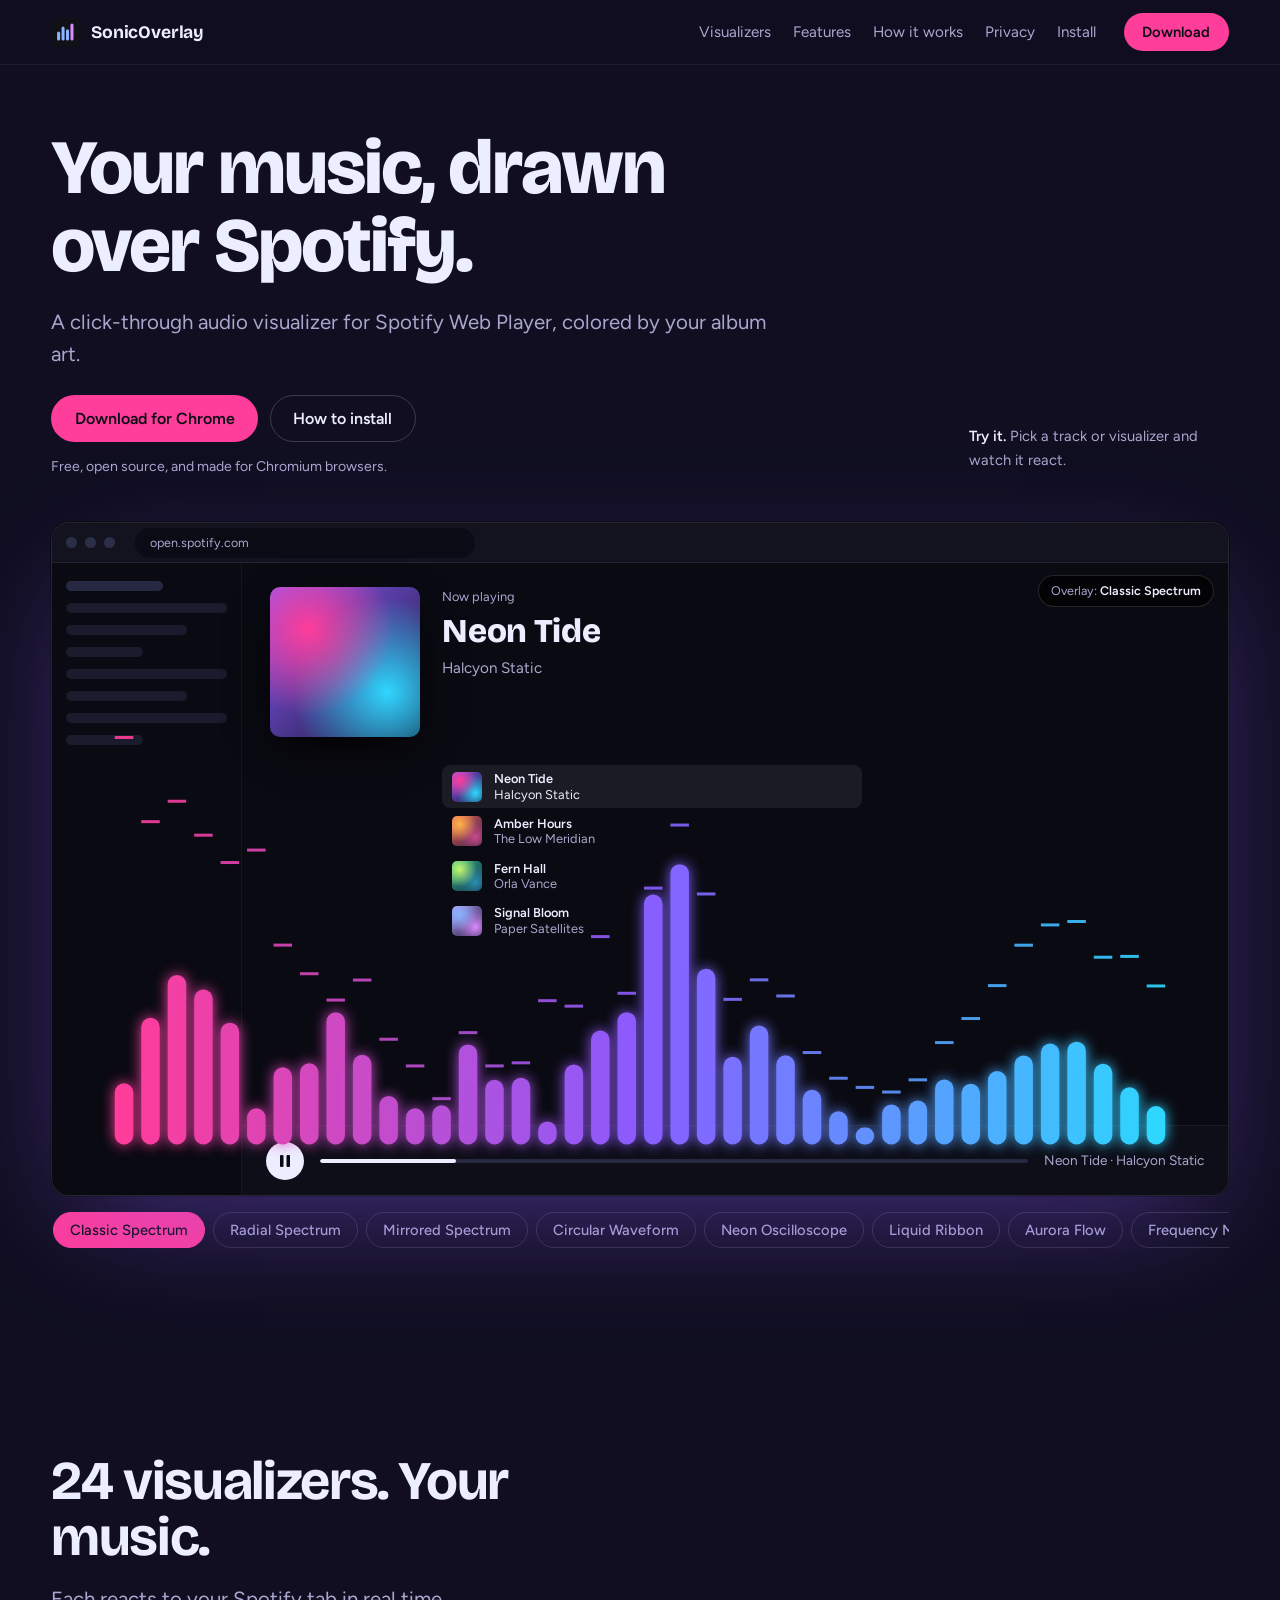
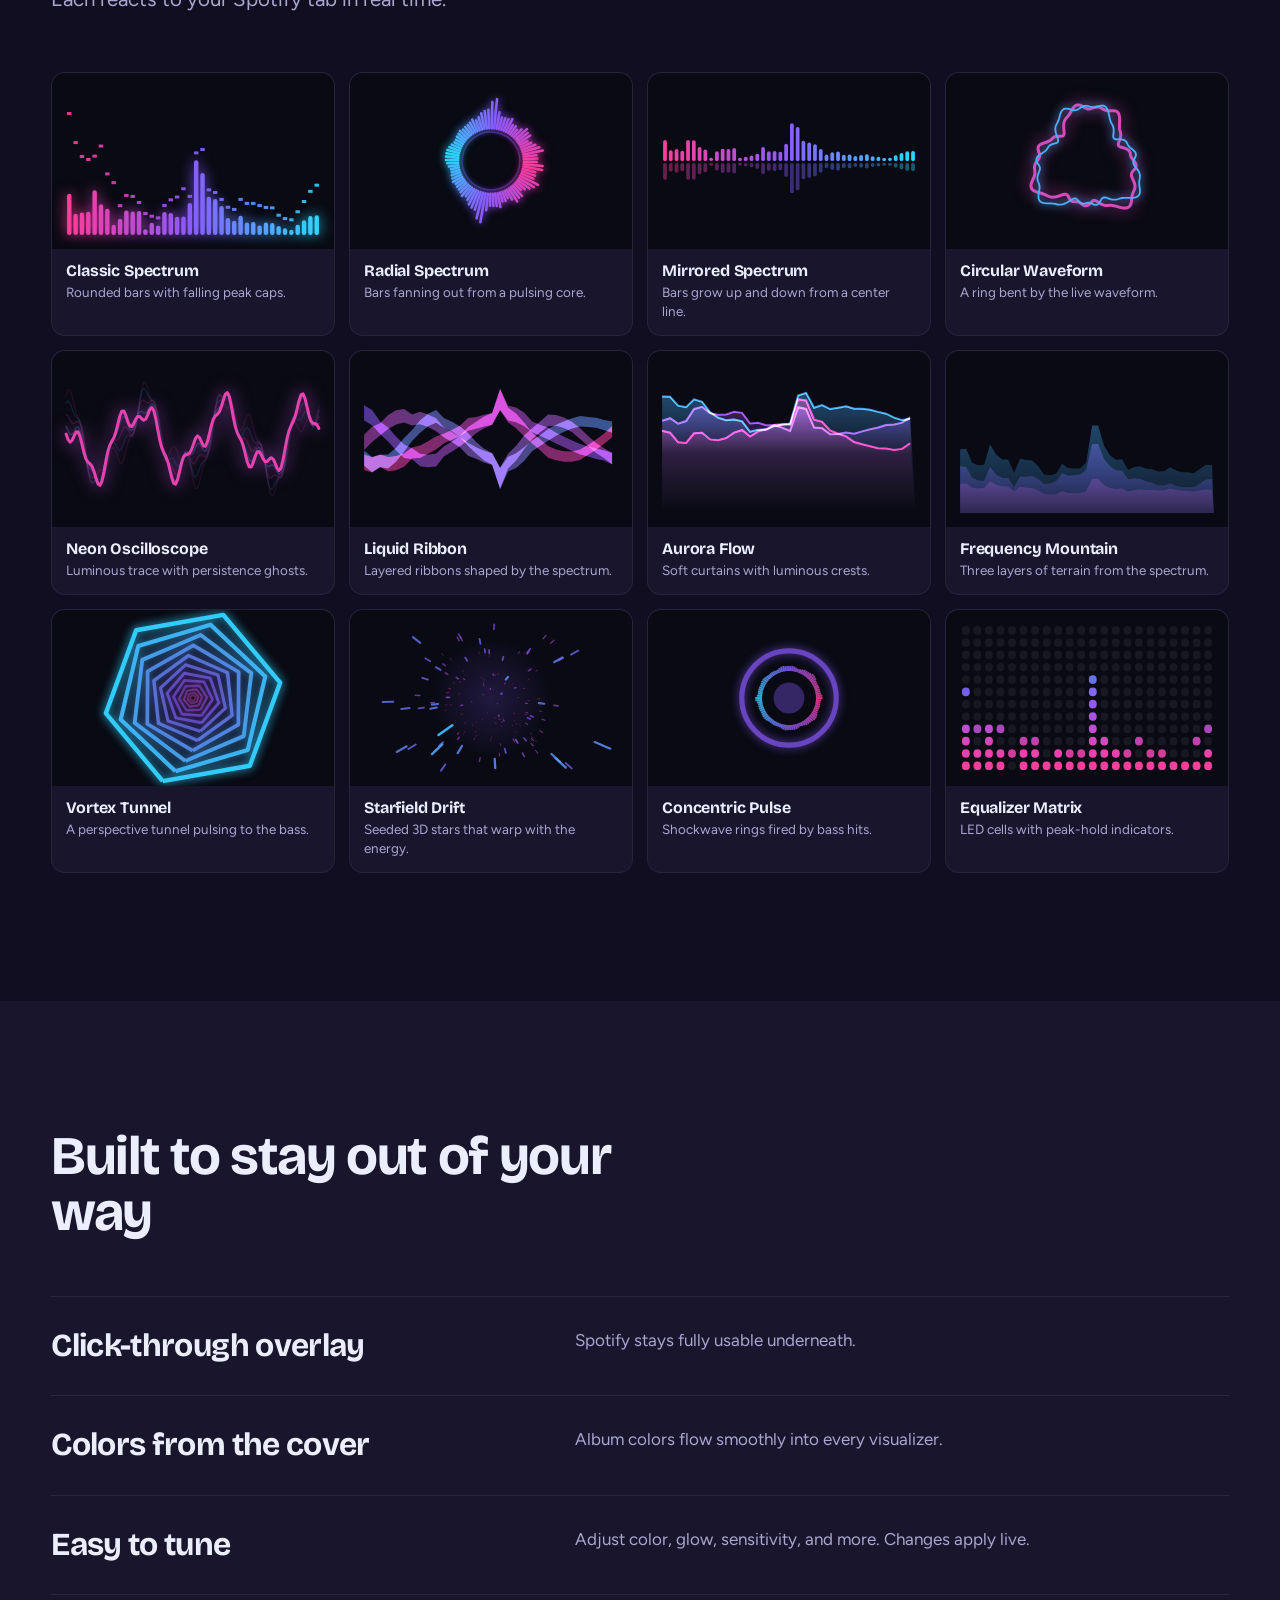
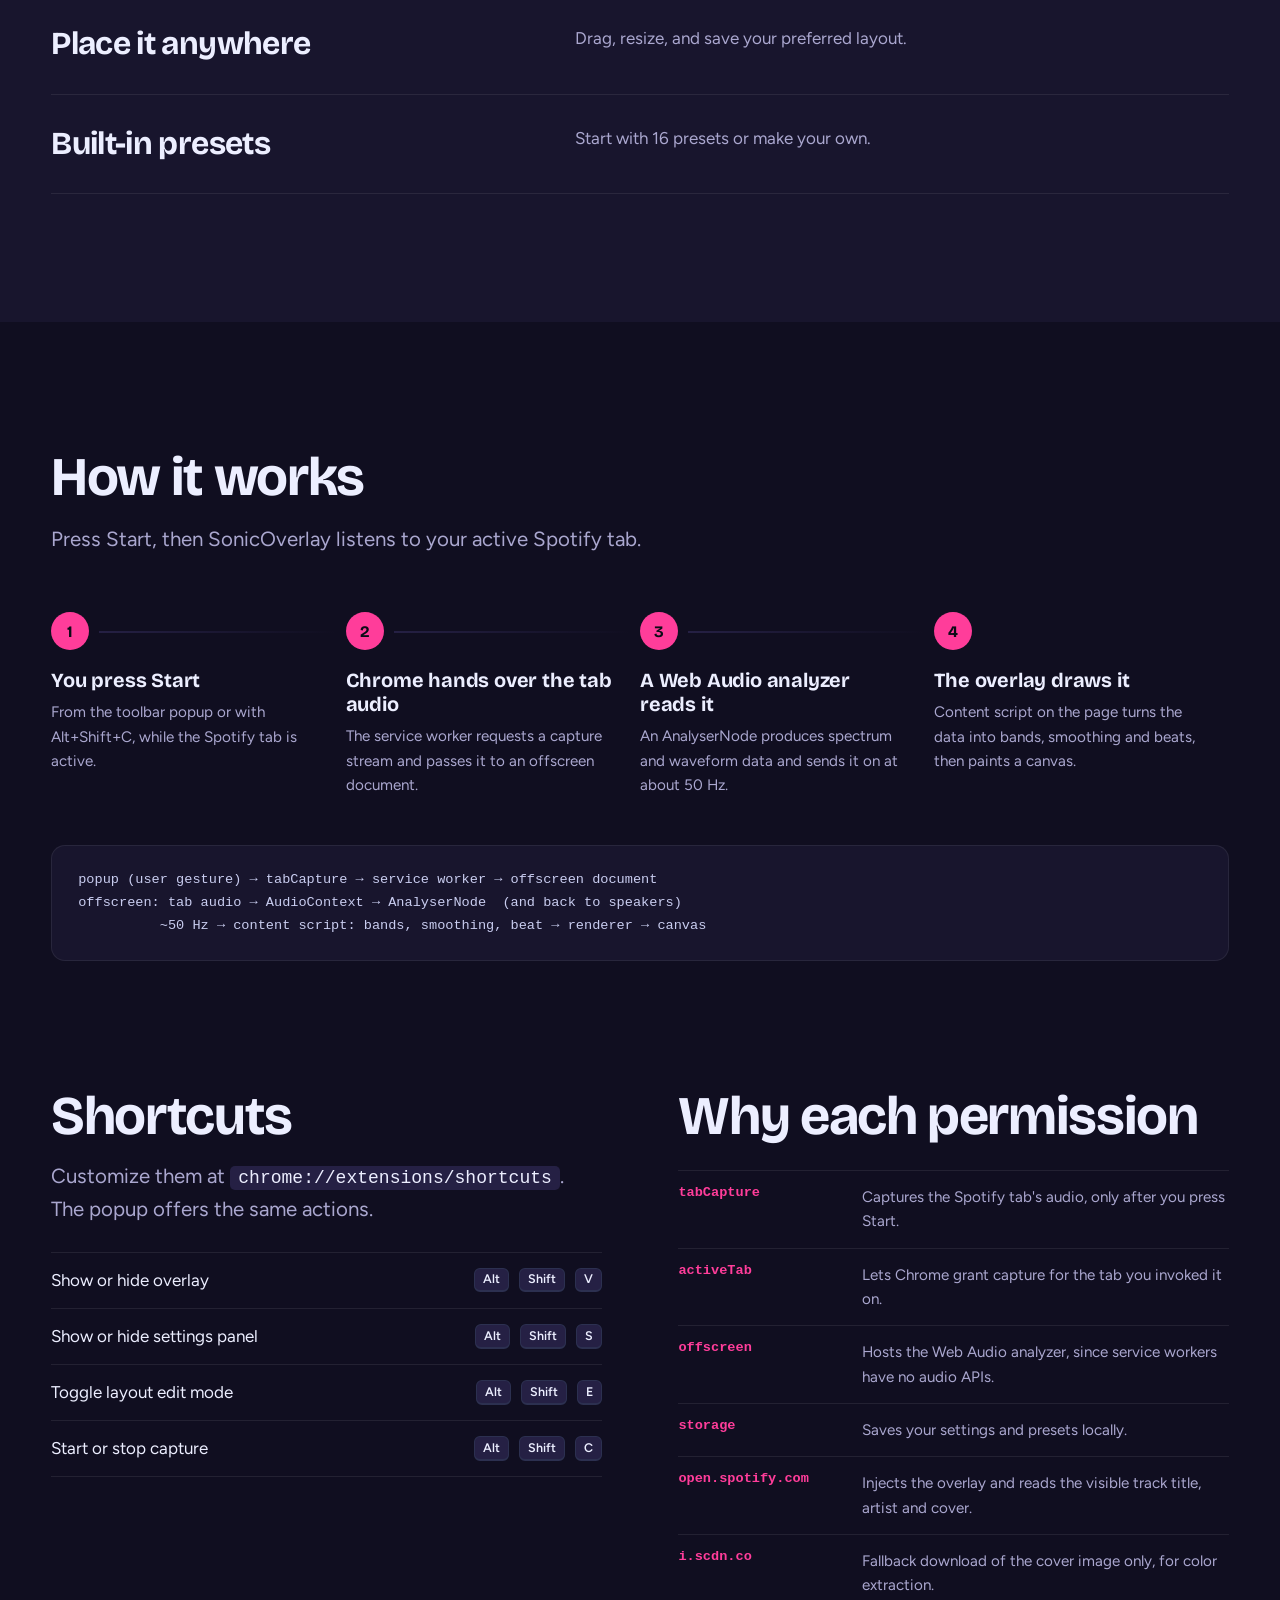
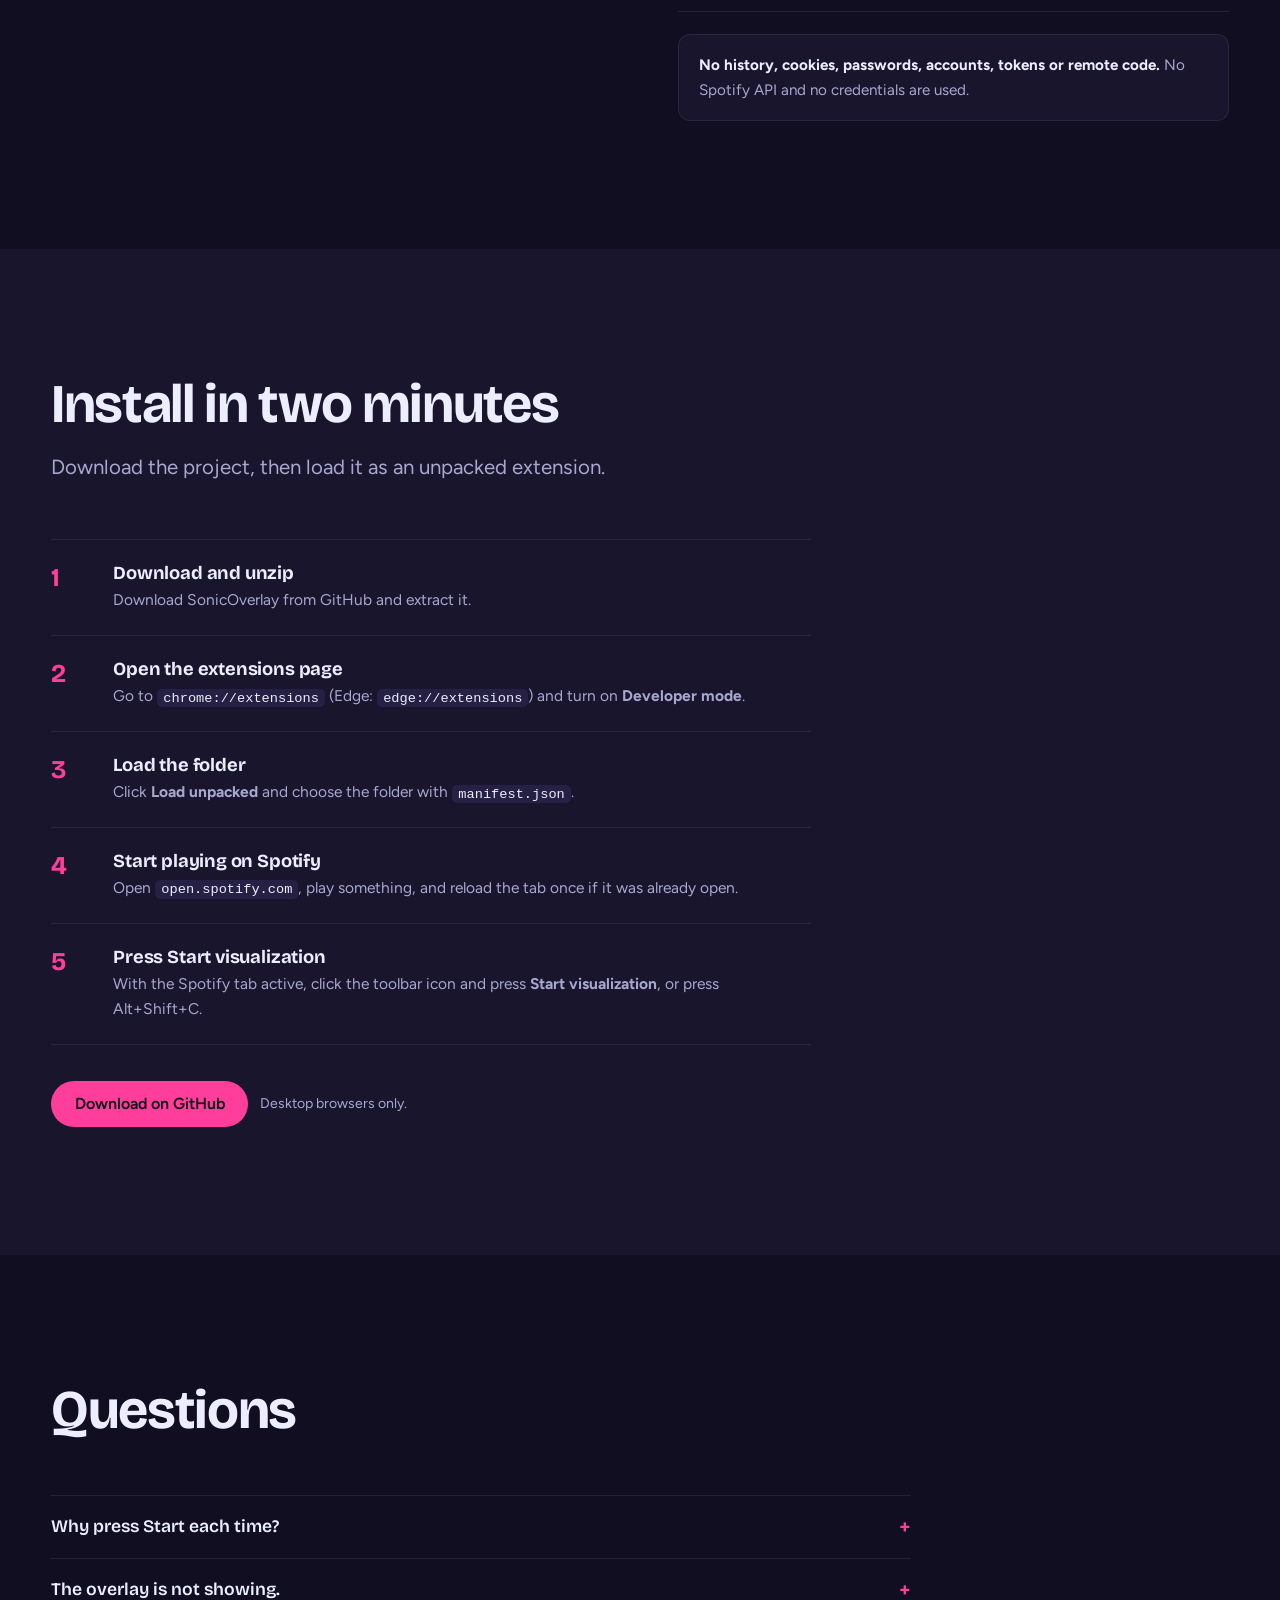
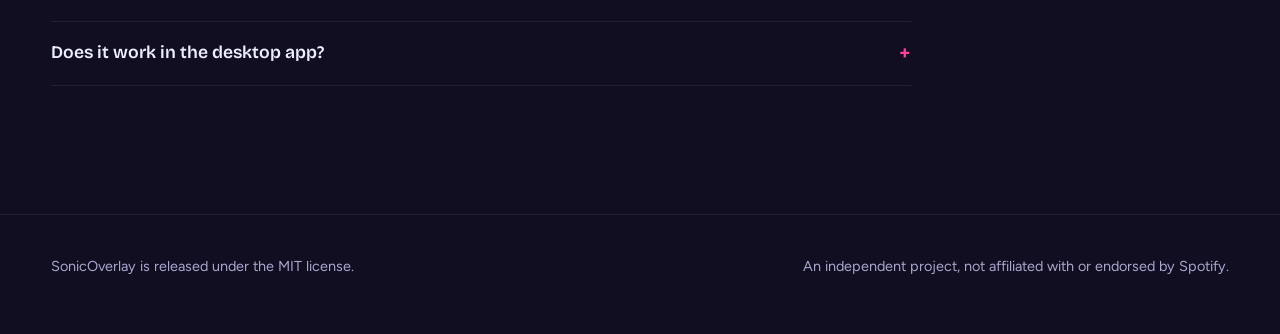
==== index.html @ 92afbcb9 "Add files via upload" ====
<!doctype html>
<html lang="en">
<head>
<meta charset="utf-8">
<meta name="viewport" content="width=device-width, initial-scale=1">
<title>SonicOverlay: audio visualizer overlay for Spotify Web Player</title>
<meta name="description" content="SonicOverlay is a free Chrome extension that draws real-time, click-through audio visualizations over the Spotify Web Player, colored by the album art.">
<meta name="theme-color" content="#100e20">
<meta property="og:title" content="SonicOverlay">
<meta property="og:description" content="24 real-time visualizers drawn over Spotify Web Player. Transparent, click-through, tinted by the album art.">
<link rel="icon" href="data:image/svg+xml,%3Csvg xmlns='http://www.w3.org/2000/svg' viewBox='0 0 128 128'%3E%3Crect width='128' height='128' rx='28' fill='%23101116'/%3E%3Cg fill='%238ab4ff'%3E%3Crect x='26' y='62' width='13' height='38' rx='6.5'/%3E%3Crect x='45' y='40' width='13' height='60' rx='6.5'/%3E%3Crect x='64' y='52' width='13' height='48' rx='6.5'/%3E%3Crect x='83' y='28' width='13' height='72' rx='6.5' fill='%23d98aff'/%3E%3C/g%3E%3C/svg%3E">
<link rel="preconnect" href="https://fonts.googleapis.com">
<link rel="preconnect" href="https://fonts.gstatic.com" crossorigin>
<link href="https://fonts.googleapis.com/css2?family=Bricolage+Grotesque:opsz,wght@12..96,500;12..96,700;12..96,800&family=Figtree:wght@400;500;600&display=swap" rel="stylesheet">
<style>
:root{
  --ink:#100e20;       /* page */
  --ink-2:#18152d;     /* raised surface */
  --ink-3:#252044;     /* lines, controls */
  --text:#eceeff;
  --muted:#aaa7cf;
  --a1:#92baff; --a2:#ad91ff; --a3:#d29aff;   /* follow the selected album */
  --on-accent:#0b0c16;
  --display:'Bricolage Grotesque',system-ui,sans-serif;
  --body:'Figtree',system-ui,sans-serif;
  --gutter:clamp(18px,4vw,56px);
  --max:1240px;
}
*{box-sizing:border-box}
html{scroll-behavior:smooth;-webkit-text-size-adjust:100%}
body{margin:0;background:var(--ink);color:var(--text);font:400 17px/1.6 var(--body);-webkit-font-smoothing:antialiased}
img,canvas,svg{display:block;max-width:100%}
a{color:inherit}
:focus-visible{outline:2px solid var(--a1);outline-offset:3px;border-radius:6px}
.wrap{width:min(var(--max),100% - var(--gutter)*2);margin-inline:auto}
h1,h2,h3{font-family:var(--display);margin:0;line-height:1.02;letter-spacing:-.025em}
h1{font-size:clamp(2.6rem,6vw,5rem);font-weight:800;max-width:14ch}
h2{font-size:clamp(2rem,4.4vw,3.4rem);font-weight:700;max-width:18ch}
h3{font-size:1.25rem;font-weight:700;letter-spacing:-.01em;line-height:1.2}
p{margin:0}
.lede{font-size:clamp(1.05rem,1.6vw,1.3rem);color:var(--muted);max-width:56ch}
.kbd,kbd{font:600 .78rem/1 var(--body);background:var(--ink-3);border:1px solid #2c3050;border-bottom-width:2px;border-radius:6px;padding:.28rem .5rem;color:var(--text)}

/* nav */
.nav{position:sticky;top:0;z-index:20;background:color-mix(in srgb,var(--ink) 82%,transparent);backdrop-filter:blur(14px);-webkit-backdrop-filter:blur(14px);border-bottom:1px solid #ffffff10}
.nav .wrap{display:flex;align-items:center;gap:28px;height:64px}
.brand{display:flex;align-items:center;gap:10px;font:700 1.1rem var(--display);text-decoration:none;letter-spacing:-.01em}
.brand svg{width:30px;height:30px}
.nav nav{display:flex;gap:22px;margin-left:auto;font-size:.95rem}
.nav nav a{text-decoration:none;color:var(--muted);transition:color .15s}
.nav nav a:hover{color:var(--text)}
.btn{display:inline-flex;align-items:center;gap:10px;font:600 1rem var(--body);text-decoration:none;border-radius:999px;padding:.8rem 1.4rem;border:1px solid transparent;cursor:pointer;transition:transform .15s,background .3s,border-color .15s}
.btn-primary{background:var(--a1);color:var(--on-accent)}
.btn-primary:hover{transform:translateY(-2px)}
.btn-ghost{border-color:#ffffff30;color:var(--text);background:transparent}
.btn-ghost:hover{border-color:#ffffff80}
.nav .btn{padding:.55rem 1.1rem;font-size:.92rem}

/* hero */
.hero{padding:clamp(32px,5vw,64px) 0 clamp(36px,6vw,72px)}
.hero-top{display:grid;grid-template-columns:1fr auto;gap:40px;align-items:end}
.hero-top .lede{margin-top:20px}
.cta{display:flex;flex-wrap:wrap;gap:12px;margin-top:24px;align-items:center}
.fine{font-size:.88rem;color:var(--muted)}
.hero-aside{max-width:260px;font-size:.92rem;color:var(--muted);padding-bottom:6px}
.hero-aside b{color:var(--text);font-weight:600}

/* demo window */
.stage{margin-top:clamp(28px,4vw,44px)}
.win{position:relative;border-radius:18px;overflow:hidden;background:#0a0a12;border:1px solid #ffffff1c;box-shadow:0 40px 120px -30px color-mix(in srgb,var(--a2) 45%,transparent),0 0 0 1px #00000080;transition:box-shadow .6s}
.win-bar{display:flex;align-items:center;gap:8px;height:40px;padding:0 14px;background:#12131f;border-bottom:1px solid #ffffff12}
.win-bar i{width:11px;height:11px;border-radius:50%;background:#2b2e47}
.url{margin-left:12px;flex:1;max-width:340px;font-size:.78rem;color:var(--muted);background:#0a0b14;border-radius:999px;padding:.3rem .9rem}
.win-body{position:relative;display:grid;grid-template-columns:190px 1fr;grid-template-rows:1fr 70px;aspect-ratio:16/8.6;min-height:420px;background:#0a0a12}
.side{grid-row:1/3;padding:18px 14px;border-right:1px solid #ffffff0d;display:flex;flex-direction:column;gap:12px}
.side span{height:10px;border-radius:5px;background:#1a1c2e}
.side span:nth-child(1){width:60%;background:#262941}
.side span:nth-child(3n){width:75%}
.side span:nth-child(4n){width:48%}
.main{padding:24px 28px;display:grid;grid-template-columns:auto 1fr;gap:22px;align-content:start;min-width:0}
.cover{width:clamp(96px,13vw,150px);aspect-ratio:1;border-radius:10px;box-shadow:0 16px 40px -10px #000;transition:background .6s}
.now small{display:block;color:var(--muted);font-size:.8rem;margin-bottom:4px}
.now h3{font-size:clamp(1.3rem,2.6vw,2.2rem);font-weight:800}
.now p{color:var(--muted);margin-top:4px;font-size:.95rem}
.queue{grid-column:2;margin-top:6px;display:flex;flex-direction:column;gap:2px;max-width:420px}
.track{all:unset;box-sizing:border-box;display:flex;align-items:center;gap:12px;padding:6px 10px;border-radius:8px;cursor:pointer;color:var(--muted);font-size:.9rem}
.track:hover{background:#ffffff0a}
.track:focus-visible{outline:2px solid var(--a1)}
.track[aria-pressed=true]{background:#ffffff12;color:var(--text)}
.track .th{width:30px;height:30px;border-radius:5px;flex:none}
.track b{font-weight:600;color:var(--text);display:block;line-height:1.2}
.track span{font-size:.8rem;line-height:1.2}
.playbar{grid-column:2;display:flex;align-items:center;gap:16px;padding:0 24px;border-top:1px solid #ffffff0d;background:#0d0e18}
.pp{all:unset;box-sizing:border-box;width:38px;height:38px;border-radius:50%;background:var(--text);color:#0a0a12;display:grid;place-items:center;cursor:pointer;flex:none}
.pp:focus-visible{outline:2px solid var(--a1);outline-offset:3px}
.pp svg{width:16px;height:16px}
.bar{flex:1;height:4px;border-radius:2px;background:#262941;position:relative;overflow:hidden}
.bar i{position:absolute;inset:0 auto 0 0;width:0;background:var(--text);border-radius:2px}
.pb-title{font-size:.85rem;color:var(--muted);min-width:0;white-space:nowrap;overflow:hidden;text-overflow:ellipsis;max-width:34%}
#heroCanvas{position:absolute;inset:40px 0 0 0;width:100%;height:calc(100% - 40px);pointer-events:none}
.overlay-tag{position:absolute;right:14px;top:52px;font-size:.78rem;background:#000000a0;border:1px solid #ffffff22;border-radius:999px;padding:.3rem .75rem;color:var(--muted);pointer-events:none}
.overlay-tag b{color:var(--text);font-weight:600}

.picker{display:flex;gap:8px;overflow-x:auto;padding:16px 2px 6px;scrollbar-width:thin;scrollbar-color:var(--ink-3) transparent}
.chip{all:unset;box-sizing:border-box;flex:none;cursor:pointer;font:500 .92rem var(--body);padding:.5rem 1rem;border-radius:999px;border:1px solid #ffffff22;color:var(--muted);transition:background .15s,color .15s,border-color .15s}
.chip:hover{color:var(--text);border-color:#ffffff55}
.chip[aria-pressed=true]{background:var(--a1);border-color:var(--a1);color:var(--on-accent)}
.chip:focus-visible{outline:2px solid var(--a1);outline-offset:2px}
.demo-note{margin-top:10px;font-size:.86rem;color:var(--muted)}

/* sections */
section{padding:clamp(64px,10vw,128px) 0}
.sec-head{display:grid;gap:18px;margin-bottom:clamp(32px,5vw,56px)}
.tiles{display:grid;grid-template-columns:repeat(4,1fr);gap:14px}
.tile{background:var(--ink-2);border-radius:14px;overflow:hidden;border:1px solid #ffffff10}
.tile canvas{width:100%;aspect-ratio:16/10;background:#090a13}
.tile div{padding:12px 14px 14px}
.tile h3{font-size:1rem}
.tile p{font-size:.84rem;color:var(--muted);line-height:1.4;margin-top:3px}
.more{margin-top:28px;color:var(--muted);max-width:80ch}
.more b{color:var(--text);font-weight:600}

/* features */
.features{background:var(--ink-2)}
.feat{display:grid;grid-template-columns:minmax(0,5fr) minmax(0,7fr);gap:12px 56px;padding:30px 0;border-top:1px solid #ffffff14}
.feat:last-child{border-bottom:1px solid #ffffff14}
.feat h3{font-size:clamp(1.4rem,2.6vw,2rem);font-weight:700;letter-spacing:-.02em}
.feat p{color:var(--muted);max-width:60ch}
.feat p b{color:var(--text);font-weight:600}

/* how */
.flow{display:grid;grid-template-columns:repeat(4,1fr);gap:0;counter-reset:s;margin-top:8px}
.flow li{list-style:none;position:relative;padding:0 24px 0 0;counter-increment:s}
.flow li::before{content:counter(s);display:grid;place-items:center;width:38px;height:38px;border-radius:50%;background:var(--a1);color:var(--on-accent);font:700 1rem var(--display);margin-bottom:18px;transition:background .3s}
.flow li::after{content:"";position:absolute;top:19px;left:48px;right:10px;height:2px;background:linear-gradient(90deg,var(--ink-3),transparent)}
.flow li:last-child::after{display:none}
.flow h3{margin-bottom:8px}
.flow p{color:var(--muted);font-size:.95rem}
.flow{padding:0;margin-block:8px 0}
pre.arch{margin:48px 0 0;padding:22px 26px;background:var(--ink-2);border:1px solid #ffffff12;border-radius:14px;overflow-x:auto;font:500 .85rem/1.7 ui-monospace,SFMono-Regular,Menlo,Consolas,monospace;color:#c9cdf0}

/* shortcuts + privacy */
.two{display:grid;grid-template-columns:1fr 1fr;gap:clamp(32px,6vw,96px)}
.keys{display:grid;gap:0;margin-top:26px}
.keys div{display:flex;align-items:center;gap:10px;padding:14px 0;border-top:1px solid #ffffff14}
.keys div:last-child{border-bottom:1px solid #ffffff14}
.keys span{margin-right:auto}
.perm{margin:26px 0 0;padding:0;display:grid}
.perm li{list-style:none;display:grid;grid-template-columns:minmax(0,10.5rem) 1fr;gap:16px;padding:14px 0;border-top:1px solid #ffffff14;font-size:.95rem}
.perm li:last-child{border-bottom:1px solid #ffffff14}
.perm code{font:600 .85rem ui-monospace,Menlo,Consolas,monospace;color:var(--a1);word-break:break-all}
.perm span{color:var(--muted)}
.promise{margin-top:22px;padding:18px 20px;border-radius:12px;background:var(--ink-2);border:1px solid #ffffff12;color:var(--muted);font-size:.95rem}
.promise b{color:var(--text)}

/* install */
.install{background:var(--ink-2)}
.steps{margin:0;padding:0;counter-reset:i;display:grid;gap:0;max-width:760px}
.steps li{list-style:none;counter-increment:i;display:grid;grid-template-columns:44px 1fr;gap:18px;padding:22px 0;border-top:1px solid #ffffff14}
.steps li:last-child{border-bottom:1px solid #ffffff14}
.steps li::before{content:counter(i);font:700 1.6rem var(--display);color:var(--a1);transition:color .3s}
.steps h3{margin-bottom:4px;font-size:1.15rem}
.steps p{color:var(--muted);font-size:.97rem}
code.i{font:500 .88em ui-monospace,Menlo,Consolas,monospace;background:var(--ink-3);padding:.12em .45em;border-radius:5px;color:var(--text)}
.install .cta{margin-top:36px}

/* faq */
details{border-top:1px solid #ffffff14;padding:20px 0}
details:last-of-type{border-bottom:1px solid #ffffff14}
summary{cursor:pointer;font:600 1.1rem var(--display);list-style:none;display:flex;justify-content:space-between;gap:20px}
summary::-webkit-details-marker{display:none}
summary::after{content:"+";font-size:1.4rem;line-height:1;color:var(--a1);transition:transform .2s}
details[open] summary::after{transform:rotate(45deg)}
details p{color:var(--muted);margin-top:10px;max-width:64ch}
.faq{max-width:860px}

footer{padding:40px 0 56px;border-top:1px solid #ffffff14;color:var(--muted);font-size:.9rem}
footer .wrap{display:flex;flex-wrap:wrap;gap:12px 32px;justify-content:space-between}

@media (max-width:960px){
  .tiles{grid-template-columns:repeat(2,1fr)}
  .hero-top{grid-template-columns:1fr}
  .hero-aside{max-width:none}
  .flow{grid-template-columns:1fr 1fr;gap:34px 0}
  .flow li:nth-child(2)::after{display:none}
  .two{grid-template-columns:1fr}
  .feat{grid-template-columns:1fr}
}
@media (max-width:680px){
  .nav nav{display:none}
  .nav .btn{margin-left:auto}
  .win-body{grid-template-columns:1fr;aspect-ratio:auto;min-height:480px;grid-template-rows:1fr 64px}
  .side{display:none}
  .playbar{grid-column:1}
  .main{padding:18px;grid-template-columns:auto 1fr}
  .queue{grid-column:1/-1}
  .tiles{grid-template-columns:1fr 1fr;gap:10px}
  .tile div{padding:10px}
  .tile p{display:none}
  .flow{grid-template-columns:1fr}
  .flow li::after{display:none}
  .perm li{grid-template-columns:1fr;gap:2px}
  .overlay-tag{display:none}
  .pb-title{display:none}
}
@media (prefers-reduced-motion:reduce){html{scroll-behavior:auto}*{transition:none!important}}
</style>
</head>
<body>

<header class="nav">
  <div class="wrap">
    <a class="brand" href="#top" aria-label="SonicOverlay home">
      <svg viewBox="0 0 128 128" aria-hidden="true"><rect width="128" height="128" rx="28" fill="#101116"/><g fill="#8ab4ff"><rect x="26" y="62" width="13" height="38" rx="6.5"/><rect x="45" y="40" width="13" height="60" rx="6.5"/><rect x="64" y="52" width="13" height="48" rx="6.5"/><rect x="83" y="28" width="13" height="72" rx="6.5" fill="#d98aff"/></g></svg>
      SonicOverlay
    </a>
    <nav aria-label="Sections">
      <a href="#visualizers">Visualizers</a>
      <a href="#features">Features</a>
      <a href="#how">How it works</a>
      <a href="#privacy">Privacy</a>
      <a href="#install">Install</a>
    </nav>
    <a class="btn btn-primary" href="https://github.com/harshhhhal/SonicOverlay">Download</a>
  </div>
</header>

<main id="top">
<div class="hero">
  <div class="wrap">
    <div class="hero-top">
      <div>
        <h1>Your music, drawn over Spotify.</h1>
        <p class="lede">A click-through audio visualizer for Spotify Web Player, colored by your album art.</p>
        <div class="cta">
          <a class="btn btn-primary" href="https://github.com/harshhhhal/SonicOverlay">Download for Chrome</a>
          <a class="btn btn-ghost" href="#install">How to install</a>
        </div>
        <p class="fine" style="margin-top:14px">Free, open source, and made for Chromium browsers.</p>
      </div>
      <p class="hero-aside"><b>Try it.</b> Pick a track or visualizer and watch it react.</p>
    </div>

    <div class="stage">
      <div class="win" id="win">
        <div class="win-bar"><i></i><i></i><i></i><span class="url">open.spotify.com</span></div>
        <div class="win-body">
          <div class="side" aria-hidden="true"><span></span><span></span><span></span><span></span><span></span><span></span><span></span><span></span></div>
          <div class="main">
            <div class="cover" id="cover" aria-hidden="true"></div>
            <div class="now"><small>Now playing</small><h3 id="nowTitle">Neon Tide</h3><p id="nowArtist">Halcyon Static</p></div>
            <div class="queue" id="queue" role="group" aria-label="Sample tracks"></div>
          </div>
          <div class="playbar">
            <button class="pp" id="pp" type="button" aria-label="Pause demo" aria-pressed="true"></button>
            <div class="bar" aria-hidden="true"><i id="prog"></i></div>
            <span class="pb-title" id="pbTitle"></span>
          </div>
        </div>
        <canvas id="heroCanvas" aria-label="Live demo of a SonicOverlay visualizer" role="img"></canvas>
        <div class="overlay-tag">Overlay: <b id="tagName">Classic Spectrum</b></div>
      </div>
      <div class="picker" id="picker" role="group" aria-label="Choose a visualizer"></div>
    </div>
  </div>
</div>

<section id="visualizers">
  <div class="wrap">
    <div class="sec-head">
      <h2>24 visualizers. Your music.</h2>
      <p class="lede">Each reacts to your Spotify tab in real time.</p>
    </div>
    <div class="tiles" id="tiles"></div>
  </div>
</section>

<section class="features" id="features">
  <div class="wrap">
    <div class="sec-head"><h2>Built to stay out of your way</h2></div>
    <div>
      <div class="feat"><h3>Click-through overlay</h3><p>Spotify stays fully usable underneath.</p></div>
      <div class="feat"><h3>Colors from the cover</h3><p>Album colors flow smoothly into every visualizer.</p></div>
      <div class="feat"><h3>Easy to tune</h3><p>Adjust color, glow, sensitivity, and more. Changes apply live.</p></div>
      <div class="feat"><h3>Place it anywhere</h3><p>Drag, resize, and save your preferred layout.</p></div>
      <div class="feat"><h3>Built-in presets</h3><p>Start with 16 presets or make your own.</p></div>
    </div>
  </div>
</section>

<section id="how">
  <div class="wrap">
    <div class="sec-head">
      <h2>How it works</h2>
      <p class="lede">Press Start, then SonicOverlay listens to your active Spotify tab.</p>
    </div>
    <ol class="flow">
      <li><h3>You press Start</h3><p>From the toolbar popup or with Alt+Shift+C, while the Spotify tab is active.</p></li>
      <li><h3>Chrome hands over the tab audio</h3><p>The service worker requests a capture stream and passes it to an offscreen document.</p></li>
      <li><h3>A Web Audio analyzer reads it</h3><p>An AnalyserNode produces spectrum and waveform data and sends it on at about 50 Hz.</p></li>
      <li><h3>The overlay draws it</h3><p>Content script on the page turns the data into bands, smoothing and beats, then paints a canvas.</p></li>
    </ol>
<pre class="arch" aria-label="Architecture">popup (user gesture) → tabCapture → service worker → offscreen document
offscreen: tab audio → AudioContext → AnalyserNode  (and back to speakers)
          ~50 Hz → content script: bands, smoothing, beat → renderer → canvas</pre>
  </div>
</section>

<section id="privacy" style="padding-top:0">
  <div class="wrap two">
    <div>
      <h2>Shortcuts</h2>
      <p class="lede" style="margin-top:16px">Customize them at <code class="i">chrome://extensions/shortcuts</code>. The popup offers the same actions.</p>
      <div class="keys">
        <div><span>Show or hide overlay</span><kbd>Alt</kbd><kbd>Shift</kbd><kbd>V</kbd></div>
        <div><span>Show or hide settings panel</span><kbd>Alt</kbd><kbd>Shift</kbd><kbd>S</kbd></div>
        <div><span>Toggle layout edit mode</span><kbd>Alt</kbd><kbd>Shift</kbd><kbd>E</kbd></div>
        <div><span>Start or stop capture</span><kbd>Alt</kbd><kbd>Shift</kbd><kbd>C</kbd></div>
      </div>
    </div>
    <div>
      <h2>Why each permission</h2>
      <ul class="perm">
        <li><code>tabCapture</code><span>Captures the Spotify tab's audio, only after you press Start.</span></li>
        <li><code>activeTab</code><span>Lets Chrome grant capture for the tab you invoked it on.</span></li>
        <li><code>offscreen</code><span>Hosts the Web Audio analyzer, since service workers have no audio APIs.</span></li>
        <li><code>storage</code><span>Saves your settings and presets locally.</span></li>
        <li><code>open.spotify.com</code><span>Injects the overlay and reads the visible track title, artist and cover.</span></li>
        <li><code>i.scdn.co</code><span>Fallback download of the cover image only, for color extraction.</span></li>
      </ul>
      <p class="promise"><b>No history, cookies, passwords, accounts, tokens or remote code.</b> No Spotify API and no credentials are used.</p>
    </div>
  </div>
</section>

<section class="install" id="install">
  <div class="wrap">
    <div class="sec-head"><h2>Install in two minutes</h2><p class="lede">Download the project, then load it as an unpacked extension.</p></div>
    <ol class="steps">
      <li><div><h3>Download and unzip</h3><p>Download SonicOverlay from GitHub and extract it.</p></div></li>
      <li><div><h3>Open the extensions page</h3><p>Go to <code class="i">chrome://extensions</code> (Edge: <code class="i">edge://extensions</code>) and turn on <b>Developer mode</b>.</p></div></li>
      <li><div><h3>Load the folder</h3><p>Click <b>Load unpacked</b> and choose the folder with <code class="i">manifest.json</code>.</p></div></li>
      <li><div><h3>Start playing on Spotify</h3><p>Open <code class="i">open.spotify.com</code>, play something, and reload the tab once if it was already open.</p></div></li>
      <li><div><h3>Press Start visualization</h3><p>With the Spotify tab active, click the toolbar icon and press <b>Start visualization</b>, or press Alt+Shift+C.</p></div></li>
    </ol>
    <div class="cta"><a class="btn btn-primary" href="https://github.com/harshhhhal/SonicOverlay">Download on GitHub</a><span class="fine">Desktop browsers only.</span></div>
  </div>
</section>

<section id="faq">
  <div class="wrap">
    <div class="sec-head"><h2>Questions</h2></div>
    <div class="faq">
      <details><summary>Why press Start each time?</summary><p>Chrome requires a click before it can capture tab audio.</p></details>
      <details><summary>The overlay is not showing.</summary><p>Reload the Spotify tab after installation.</p></details>
      <details><summary>Does it work in the desktop app?</summary><p>No. SonicOverlay is for Spotify Web Player on desktop Chromium browsers.</p></details>
    </div>
  </div>
</section>
</main>

<footer>
  <div class="wrap">
    <span>SonicOverlay is released under the MIT license.</span>
    <span>An independent project, not affiliated with or endorsed by Spotify.</span>
  </div>
</footer>

<script>
(() => {
'use strict';
const TAU = Math.PI * 2;
const $ = (s) => document.querySelector(s);
const clamp = (v, a, b) => Math.max(a, Math.min(b, v));
const reduced = matchMedia('(prefers-reduced-motion: reduce)').matches;

/* ---------- palettes (one per sample track) ---------- */
const TRACKS = [
  { title:'Neon Tide',    artist:'Halcyon Static',    c:['#ff3d9a','#8b5cff','#2fd6ff'] },
  { title:'Amber Hours',  artist:'The Low Meridian',  c:['#ffb347','#ff6b6b','#c64b8c'] },
  { title:'Fern Hall',    artist:'Orla Vance',        c:['#c4f56e','#2fc79a','#2a8fb0'] },
  { title:'Signal Bloom', artist:'Paper Satellites',  c:['#8ab4ff','#b99bff','#d98aff'] }
];
const hex = (h) => [1,3,5].map(i => parseInt(h.slice(i, i+2), 16));
const coverCss = (c) => `radial-gradient(circle at 25% 28%, ${c[0]}, transparent 55%), radial-gradient(circle at 78% 70%, ${c[2]}, transparent 60%), linear-gradient(135deg, ${c[1]}, #12132a)`;
const P = { cur: TRACKS[0].c.map(hex), tgt: TRACKS[0].c.map(hex), moving:false };
function col(p, a = 1) {
  const x = clamp(p, 0, 1) * 2, i = Math.min(1, x | 0), k = x - i, A = P.cur[i], B = P.cur[i+1];
  return `rgba(${(A[0]+(B[0]-A[0])*k)|0},${(A[1]+(B[1]-A[1])*k)|0},${(A[2]+(B[2]-A[2])*k)|0},${a})`;
}
function stepPalette() {
  if (!P.moving) return;
  let done = true;
  for (let i = 0; i < 3; i++) for (let j = 0; j < 3; j++) {
    const d = P.tgt[i][j] - P.cur[i][j];
    if (Math.abs(d) > .5) { P.cur[i][j] += d * .08; done = false; } else P.cur[i][j] = P.tgt[i][j];
  }
  const r = document.documentElement.style;
  r.setProperty('--a1', col(0)); r.setProperty('--a2', col(.5)); r.setProperty('--a3', col(1));
  if (done) P.moving = false;
}

/* ---------- simulated audio ---------- */
const AU = { spec:new Float32Array(64), wave:new Float32Array(256), bass:0, beat:0, energy:0, playing:true, level:0, t:0, lastBeat:-1, bpm:118 };
function stepAudio(dt) {
  AU.t += dt;
  AU.level += ((AU.playing ? 1 : 0) - AU.level) * Math.min(1, dt * (AU.playing ? 6 : 4));
  const t = AU.t, ph = (t * AU.bpm / 60) % 1, bi = Math.floor(t * AU.bpm / 60);
  const kick = Math.exp(-ph * 5.5), off = Math.exp(-Math.abs(ph - .5) * 14);
  AU.beat = AU.beat * .86; if (bi !== AU.lastBeat) { AU.lastBeat = bi; AU.beat = 1; }
  const mc = .5 + .32 * Math.sin(t * .37) + .12 * Math.sin(t * 1.3);
  for (let i = 0; i < 64; i++) {
    const x = i / 63;
    let v = kick * Math.max(0, 1 - x * 3.2) * .95;
    v += .34 * Math.exp(-x * 2.2) * (.6 + .4 * Math.sin(t * 2.1 + i * .7));
    v += .55 * Math.exp(-Math.pow((x - mc * .7) / .07, 2)) * (.65 + .35 * Math.sin(t * 5 + i));
    v += off * x * x * .75 * (.6 + .4 * Math.sin(i * 12.9 + t * 9));
    v += .08 * Math.sin(t * 7 + i * 1.7) * (1 - x);
    v = clamp(v, 0, 1) * AU.level;
    const s = AU.spec[i]; AU.spec[i] = v > s ? s + (v - s) * .65 : s + (v - s) * Math.min(1, dt * 7);
  }
  let e = 0; for (let i = 0; i < 64; i++) e += AU.spec[i]; AU.energy = e / 64;
  AU.bass = (AU.spec[0] + AU.spec[1] + AU.spec[2] + AU.spec[3]) / 4;
  const amp = (.22 + AU.energy * 1.1 + kick * .25) * AU.level;
  for (let i = 0; i < 256; i++) {
    const u = i / 256;
    AU.wave[i] = amp * (.62 * Math.sin(TAU * (3 * u) + t * 4) + .28 * Math.sin(TAU * (7 * u) - t * 7.3) + .12 * Math.sin(TAU * (17 * u) + t * 13));
  }
}
function bands(n) {
  const o = new Float32Array(n);
  for (let i = 0; i < n; i++) { const x = i / (n - 1) * 63, a = x | 0, b = Math.min(63, a + 1), k = x - a; o[i] = AU.spec[a] * (1 - k) + AU.spec[b] * k; }
  return o;
}
const rr = (g, x, y, w, h, r) => { g.beginPath(); g.roundRect(x, y, w, h, Math.min(r, w / 2, h / 2)); g.fill(); };
function rng(seed){ return () => { seed |= 0; seed = seed + 0x6D2B79F5 | 0; let t = Math.imul(seed ^ seed >>> 15, 1 | seed); t = t + Math.imul(t ^ t >>> 7, 61 | t) ^ t; return ((t ^ t >>> 14) >>> 0) / 4294967296; }; }

/* ---------- visualizers: each make() returns draw(g,w,h,t,dt) ---------- */
const VIZ = [
 { id:'classic', name:'Classic Spectrum', blurb:'Rounded bars with falling peak caps.', make(){ const pk=[]; return (g,w,h)=>{ const n=40,b=bands(n),gap=w/n*.3,bw=w/n-gap; g.shadowBlur=14;
     for(let i=0;i<n;i++){ const v=b[i],bh=Math.max(5,v*h*.9),x=i*(bw+gap)+gap/2,c=col(i/(n-1)); g.fillStyle=c; g.shadowColor=c; rr(g,x,h-bh,bw,bh,bw/2);
       pk[i]=Math.max(v,(pk[i]||0)-.005); g.shadowBlur=0; g.fillStyle=col(i/(n-1),.9); g.fillRect(x,h-pk[i]*h*.9-8,bw,3); g.shadowBlur=14; } g.shadowBlur=0; }; } },
 { id:'radial', name:'Radial Spectrum', blurb:'Bars fanning out from a pulsing core.', sq:true, make(){ return (g,w,h,t)=>{ const s=Math.min(w,h),n=84,b=bands(n/2),r0=s*.2*(1+AU.bass*.18);
     g.save(); g.translate(w/2,h/2); g.rotate(t*.12); g.lineCap='round'; g.lineWidth=Math.max(2,s*.016); g.shadowBlur=10;
     for(let i=0;i<n;i++){ const k=i<n/2?i:n-1-i, v=b[k], a=i/n*TAU, l=s*.04+v*s*.26, c=col(i/n<.5?i/n*2:(1-i/n)*2); g.strokeStyle=c; g.shadowColor=c; g.beginPath(); g.moveTo(Math.cos(a)*r0,Math.sin(a)*r0); g.lineTo(Math.cos(a)*(r0+l),Math.sin(a)*(r0+l)); g.stroke(); }
     g.shadowBlur=0; g.strokeStyle=col(.5,.35); g.lineWidth=1.5; g.beginPath(); g.arc(0,0,r0-s*.025,0,TAU); g.stroke(); g.restore(); }; } },
 { id:'mirror', name:'Mirrored Spectrum', blurb:'Bars grow up and down from a center line.', make(){ return (g,w,h)=>{ const n=44,b=bands(n),gap=w/n*.35,bw=w/n-gap,m=h/2;
     for(let i=0;i<n;i++){ const bh=Math.max(3,b[i]*h*.46),x=i*(bw+gap)+gap/2; g.fillStyle=col(i/(n-1)); rr(g,x,m-bh,bw,bh,bw/2); g.fillStyle=col(i/(n-1),.4); rr(g,x,m+2,bw,bh*.8,bw/2); } }; } },
 { id:'wave', name:'Circular Waveform', blurb:'A ring bent by the live waveform.', sq:true, make(){ return (g,w,h,t)=>{ const s=Math.min(w,h),R=s*.3*(1+AU.bass*.1);
     g.save(); g.translate(w/2,h/2); g.lineJoin='round';
     [[0,col(.15),3,16],[10,col(.85),1.8,8]].forEach(([off,c,lw,sb])=>{ g.beginPath(); for(let i=0;i<=256;i++){ const j=(i+off)%256,a=i/256*TAU,r=R+AU.wave[j]*s*.22; const x=Math.cos(a)*r,y=Math.sin(a)*r; i?g.lineTo(x,y):g.moveTo(x,y); } g.closePath(); g.strokeStyle=c; g.lineWidth=lw; g.shadowColor=c; g.shadowBlur=sb; g.stroke(); });
     g.restore(); }; } },
 { id:'scope', name:'Neon Oscilloscope', blurb:'Luminous trace with persistence ghosts.', make(){ const ghosts=[],frames=[]; return (g,w,h)=>{
     frames.unshift(Float32Array.from(AU.wave)); if(frames.length>7) frames.pop();
     g.lineJoin='round'; g.lineCap='round';
     for(let f=frames.length-1;f>=0;f--){ const wv=frames[f]; g.beginPath(); for(let i=0;i<256;i+=2){ const x=i/255*w,y=h/2+wv[i]*h*.8; i?g.lineTo(x,y):g.moveTo(x,y); }
       g.strokeStyle=col(f%2?.8:.1,f===0?1:.5/(f+1)); g.lineWidth=f===0?3:1.5; g.shadowColor=col(.3); g.shadowBlur=f===0?18:0; g.stroke(); } g.shadowBlur=0; }; } },
 { id:'ribbon', name:'Liquid Ribbon', blurb:'Layered ribbons shaped by the spectrum.', make(){ return (g,w,h,t)=>{ const b=bands(24); g.globalCompositeOperation='lighter';
     for(let L=0;L<4;L++){ const top=[],bot=[]; for(let x=0;x<=w;x+=8){ const u=x/w,bv=b[Math.min(23,(u*23)|0)],ph=u*TAU*(1.1+L*.35)+t*(.7+L*.22)+L*1.7;
         const cy=h/2+Math.sin(ph)*h*(.1+bv*.28),th=h*(.03+bv*.07); top.push([x,cy-th]); bot.push([x,cy+th]); }
       g.beginPath(); top.forEach((p,i)=>i?g.lineTo(p[0],p[1]):g.moveTo(p[0],p[1])); for(let i=bot.length-1;i>=0;i--) g.lineTo(bot[i][0],bot[i][1]); g.closePath();
       const gr=g.createLinearGradient(0,0,w,0); gr.addColorStop(0,col(L/4,.55)); gr.addColorStop(1,col((L/4+.5)%1,.55)); g.fillStyle=gr; g.fill(); }
     g.globalCompositeOperation='source-over'; }; } },
 { id:'aurora', name:'Aurora Flow', blurb:'Soft curtains with luminous crests.', make(){ return (g,w,h,t)=>{ const b=bands(20); g.globalCompositeOperation='lighter';
     for(let L=0;L<3;L++){ const pts=[]; for(let x=0;x<=w;x+=8){ const u=x/w,bv=b[Math.min(19,(u*19)|0)]; pts.push([x,h*(.52-L*.06)+Math.sin(u*TAU*1.3+t*.45+L*2)*h*.07-bv*h*.38]); }
       g.beginPath(); pts.forEach((p,i)=>i?g.lineTo(p[0],p[1]):g.moveTo(p[0],p[1])); g.lineTo(w,h); g.lineTo(0,h); g.closePath();
       const gr=g.createLinearGradient(0,0,0,h); gr.addColorStop(0,col(L/2.4,.55)); gr.addColorStop(.6,col(L/2.4,.08)); gr.addColorStop(1,col(L/2.4,0)); g.fillStyle=gr; g.fill();
       g.beginPath(); pts.forEach((p,i)=>i?g.lineTo(p[0],p[1]):g.moveTo(p[0],p[1])); g.strokeStyle=col(L/2.4,.9); g.lineWidth=2; g.stroke(); }
     g.globalCompositeOperation='source-over'; }; } },
 { id:'mountain', name:'Frequency Mountain', blurb:'Three layers of terrain from the spectrum.', make(){ return (g,w,h,t)=>{ const b=bands(32);
     for(let L=0;L<3;L++){ g.beginPath(); g.moveTo(0,h); for(let x=0;x<=w;x+=6){ const u=x/w,bv=b[Math.min(31,(u*31)|0)]; const y=h-(h*.12+L*h*.05)-bv*h*(.28+L*.2)*(L===0?.8:1)-Math.sin(u*9+L*3+t*.2)*h*.02; g.lineTo(x,y); }
       g.lineTo(w,h); g.closePath(); const gr=g.createLinearGradient(0,h*.2,0,h); gr.addColorStop(0,col(.15+L*.35,.85-L*.2)); gr.addColorStop(1,col(.15+L*.35,.1)); g.fillStyle=gr; g.fill(); } }; } },
 { id:'vortex', name:'Vortex Tunnel', blurb:'A perspective tunnel pulsing to the bass.', sq:true, make(){ let z0=0,last=0; return (g,w,h,t)=>{ const s=Math.min(w,h),dt=Math.max(0,t-last); last=t; z0+=Math.min(.05,dt)*(.25+AU.bass*.9);
     g.save(); g.translate(w/2,h/2); g.lineJoin='round'; const N=14;
     for(let k=N-1;k>=0;k--){ const z=((k+z0*N)%N)/N, r=Math.pow(z,2.1)*s*.58*(1+AU.beat*.06); if(r<2) continue; const rot=t*.25+z*1.6; g.beginPath();
       for(let i=0;i<=6;i++){ const a=rot+i/6*TAU; i?g.lineTo(Math.cos(a)*r,Math.sin(a)*r):g.moveTo(Math.cos(a)*r,Math.sin(a)*r); } g.strokeStyle=col(z,.15+z*.85); g.lineWidth=1+z*3.5; g.shadowColor=col(z); g.shadowBlur=z*10; g.stroke(); }
     g.restore(); }; } },
 { id:'stars', name:'Starfield Drift', blurb:'Seeded 3D stars that warp with the energy.', make(){ const R=rng(7),st=Array.from({length:150},()=>({x:R()*2-1,y:R()*2-1,z:R()*.95+.05})); let last=0; return (g,w,h,t)=>{ const dt=Math.min(.05,Math.max(0,t-last)); last=t; const sp=dt*(.12+AU.energy*1.3+AU.beat*.2),sc=Math.max(w,h)*.5;
     const gr=g.createRadialGradient(w/2,h/2,0,w/2,h/2,sc*.5); gr.addColorStop(0,col(.5,.1+AU.bass*.45)); gr.addColorStop(1,col(.5,0)); g.fillStyle=gr; g.fillRect(0,0,w,h); g.lineCap='round';
     for(const p of st){ const pz=p.z; p.z-=sp; if(p.z<.03){ p.x=R()*2-1; p.y=R()*2-1; p.z=1; continue; }
       const x=w/2+p.x/p.z*sc*.35,y=h/2+p.y/p.z*sc*.35,px=w/2+p.x/(p.z+sp*3)*sc*.35,py=h/2+p.y/(p.z+sp*3)*sc*.35; if(x<0||x>w||y<0||y>h) { p.z=.02; continue; }
       g.strokeStyle=col(1-p.z,.3+(1-p.z)*.7); g.lineWidth=.6+(1-p.z)*2.2; g.beginPath(); g.moveTo(px,py); g.lineTo(x,y); g.stroke(); } }; } },
 { id:'pulse', name:'Concentric Pulse', blurb:'Shockwave rings fired by bass hits.', sq:true, make(){ const rings=[]; let lastB=-1,last=0; return (g,w,h,t)=>{ const s=Math.min(w,h),dt=Math.min(.05,Math.max(0,t-last)); last=t;
     if(AU.lastBeat!==lastB){ lastB=AU.lastBeat; if(AU.level>.3) rings.push({r:0,a:1}); }
     g.save(); g.translate(w/2,h/2); const b=bands(90);
     g.lineWidth=2; for(let i=0;i<90;i++){ const a=i/90*TAU,r0=s*.17,l=s*.02+b[i%45===i?i:89-i]*s*.07; g.strokeStyle=col(i/90<.5?i/45:2-i/45,.8); g.beginPath(); g.moveTo(Math.cos(a)*r0,Math.sin(a)*r0); g.lineTo(Math.cos(a)*(r0+l),Math.sin(a)*(r0+l)); g.stroke(); }
     for(let i=rings.length-1;i>=0;i--){ const q=rings[i]; q.r+=dt*s*.42; q.a=Math.exp(-q.r/(s*.22)); if(q.a<.03){ rings.splice(i,1); continue; } g.strokeStyle=col(.5-q.r/s*.5+.5*(q.r/s),q.a); g.lineWidth=2+q.a*5; g.shadowColor=col(.5); g.shadowBlur=10; g.beginPath(); g.arc(0,0,s*.2+q.r,0,TAU); g.stroke(); }
     g.shadowBlur=0; g.fillStyle=col(.5,.25+AU.bass*.5); g.beginPath(); g.arc(0,0,s*.09*(1+AU.bass*.4),0,TAU); g.fill(); g.restore(); }; } },
 { id:'matrix', name:'Equalizer Matrix', blurb:'LED cells with peak-hold indicators.', make(){ const pk=[]; return (g,w,h)=>{ const C=22,Rw=12,b=bands(C),cw=w/C,ch=h/Rw,pad=Math.min(cw,ch)*.16;
     for(let i=0;i<C;i++){ const lit=Math.round(b[i]*Rw); pk[i]=Math.max(lit,(pk[i]||0)-.06);
       for(let j=0;j<Rw;j++){ const on=j<lit,pkc=Math.round(pk[i])-1===j,y=h-(j+1)*ch; g.fillStyle=on||pkc?col(j/(Rw-1),pkc&&!on?.9:1):'rgba(255,255,255,.06)'; rr(g,i*cw+pad,y+pad,cw-pad*2,ch-pad*2,4); } } }; } }
];

/* ---------- canvas plumbing ---------- */
const DPR = Math.min(2, devicePixelRatio || 1);
function fit(cv) {
  const r = cv.getBoundingClientRect(); const w = Math.max(1, Math.round(r.width)), h = Math.max(1, Math.round(r.height));
  if (cv._w !== w || cv._h !== h) { cv.width = Math.round(w * DPR); cv.height = Math.round(h * DPR); cv._w = w; cv._h = h; }
}
function paint(cv, draw, wide, frameT, forceSq) {
  fit(cv); const g = cv.getContext('2d'), W = cv._w, H = cv._h;
  g.setTransform(DPR, 0, 0, DPR, 0, 0); g.clearRect(0, 0, W, H);
  let x, y, w, h;
  if (forceSq) { const s = Math.min(W * .9, H * .9); w = h = s; x = (W - s) / 2; y = (H - s) / 2; }
  else if (wide) { x = W * .05; w = W * .9; y = H * .08; h = H * .84; }
  g.save(); g.translate(x, y); g.beginPath(); g.rect(-20, -20, w + 40, h + 40); g.clip(); draw(g, w, h, frameT); g.restore();
}

/* ---------- hero wiring ---------- */
const hero = $('#heroCanvas');
let heroViz = VIZ[0], heroDraw = heroViz.make();
const picker = $('#picker');
VIZ.forEach((v, i) => {
  const b = document.createElement('button'); b.type = 'button'; b.className = 'chip'; b.textContent = v.name; b.setAttribute('aria-pressed', i === 0);
  b.onclick = () => { heroViz = v; heroDraw = v.make(); $('#tagName').textContent = v.name; [...picker.children].forEach(c => c.setAttribute('aria-pressed', c === b)); };
  picker.appendChild(b);
});
const queue = $('#queue');
function pickTrack(i, btn) {
  const T = TRACKS[i]; P.tgt = T.c.map(hex); P.moving = true;
  $('#cover').style.background = coverCss(T.c); $('#nowTitle').textContent = T.title; $('#nowArtist').textContent = T.artist; $('#pbTitle').textContent = T.title + ' · ' + T.artist;
  [...queue.children].forEach(c => c.setAttribute('aria-pressed', c === btn));
}
TRACKS.forEach((T, i) => {
  const b = document.createElement('button'); b.type = 'button'; b.className = 'track'; b.setAttribute('aria-pressed', i === 0);
  b.innerHTML = `<span class="th" style="background:${coverCss(T.c)}"></span><span><b>${T.title}</b><span>${T.artist}</span></span>`;
  b.onclick = () => pickTrack(i, b); queue.appendChild(b);
});
pickTrack(0, queue.children[0]);

const pp = $('#pp');
const ICON_PAUSE = '<svg viewBox="0 0 16 16" fill="currentColor"><rect x="3" y="2" width="3.5" height="12" rx="1"/><rect x="9.5" y="2" width="3.5" height="12" rx="1"/></svg>';
const ICON_PLAY = '<svg viewBox="0 0 16 16" fill="currentColor"><path d="M4 2.5v11a.7.7 0 0 0 1.05.6l9-5.5a.7.7 0 0 0 0-1.2l-9-5.5A.7.7 0 0 0 4 2.5z"/></svg>';
function setPlaying(on) { AU.playing = on; pp.innerHTML = on ? ICON_PAUSE : ICON_PLAY; pp.setAttribute('aria-pressed', on); pp.setAttribute('aria-label', on ? 'Pause demo' : 'Play demo'); }
pp.onclick = () => setPlaying(!AU.playing);
setPlaying(!reduced);

/* ---------- gallery tiles ---------- */
const tiles = $('#tiles'), tileList = [];
VIZ.forEach(v => {
  const el = document.createElement('div'); el.className = 'tile';
  el.innerHTML = `<canvas aria-hidden="true"></canvas><div><h3>${v.name}</h3><p>${v.blurb}</p></div>`; tiles.appendChild(el);
  tileList.push({ v, cv: el.querySelector('canvas'), draw: v.make(), vis: false });
});
const io = new IntersectionObserver(es => es.forEach(e => { const t = tileList.find(t => t.cv === e.target.querySelector('canvas')); if (t) t.vis = e.isIntersecting; }), { rootMargin: '80px' });
[...tiles.children].forEach(el => io.observe(el));
let heroVis = true; new IntersectionObserver(es => heroVis = es[0].isIntersecting).observe($('#win'));

/* ---------- main loop ---------- */
let last = performance.now(), prog = 0;
function frame(now) {
  const dt = Math.min(.05, (now - last) / 1000); last = now;
  stepPalette(); if (!(reduced && !AU.playing)) stepAudio(dt);
  if (AU.playing) { prog = (prog + dt / 210) % 1; $('#prog').style.width = (prog * 100 + 18) % 100 + '%'; }
  if (heroVis) paint(hero, heroDraw, true, AU.t, heroViz.sq);
  for (const t of tileList) if (t.vis) paint(t.cv, t.draw, true, AU.t, t.v.sq);
  requestAnimationFrame(frame);
}
requestAnimationFrame(frame);
if (reduced) { AU.level = 1; for (let i = 0; i < 40; i++) stepAudio(.05); }
})();
</script>
</body>
</html>
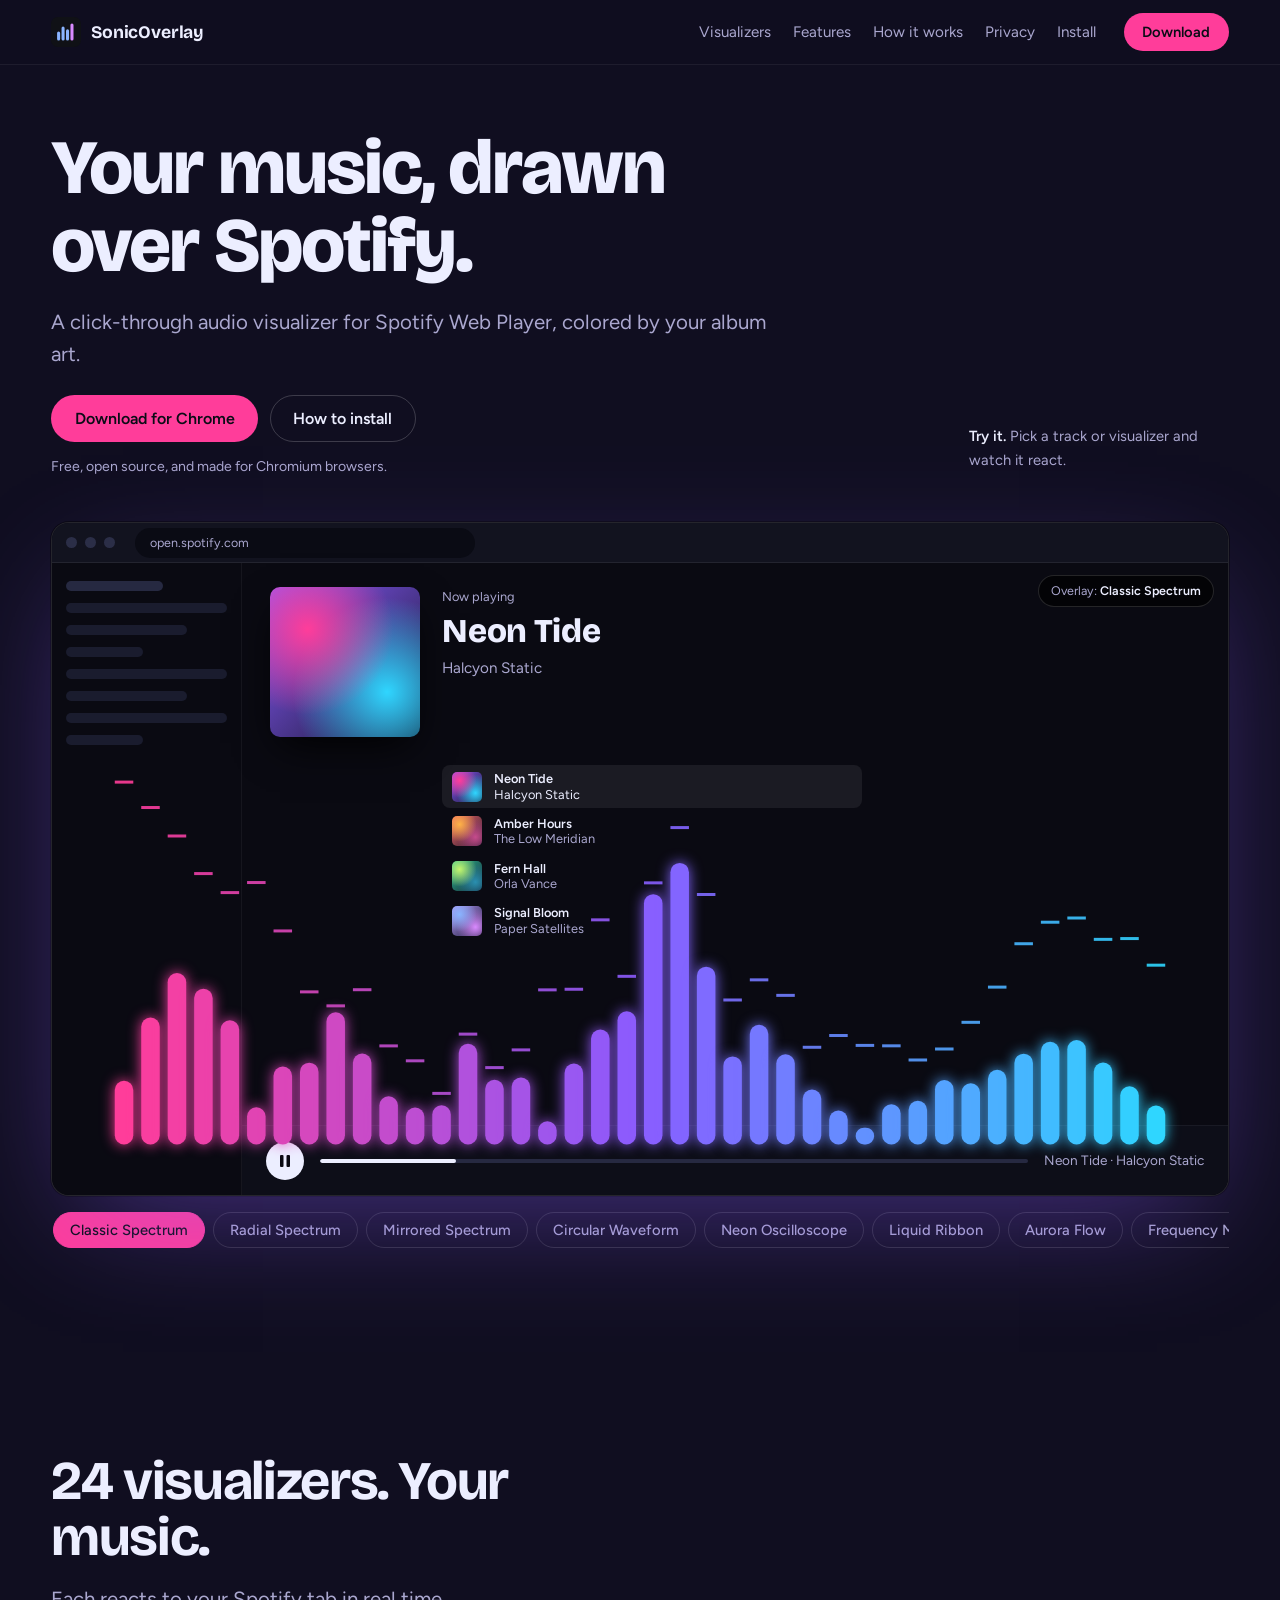
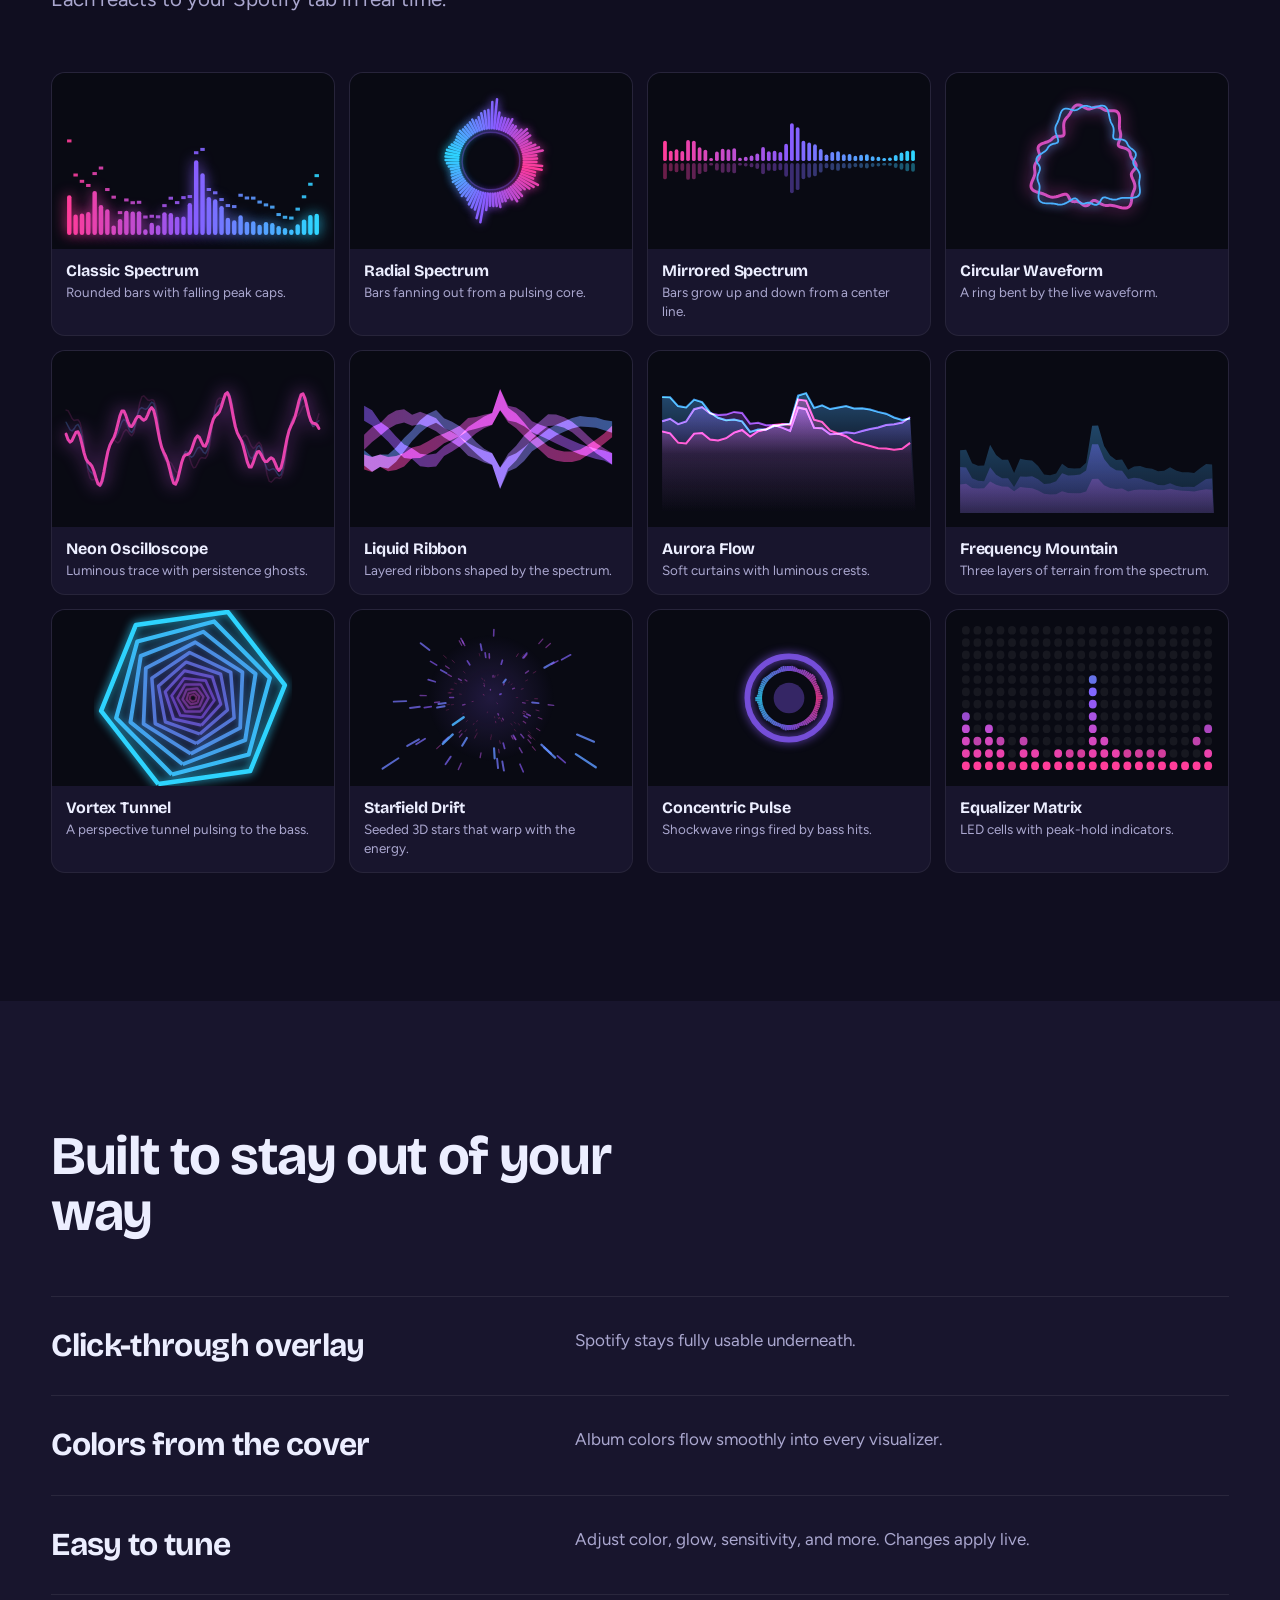
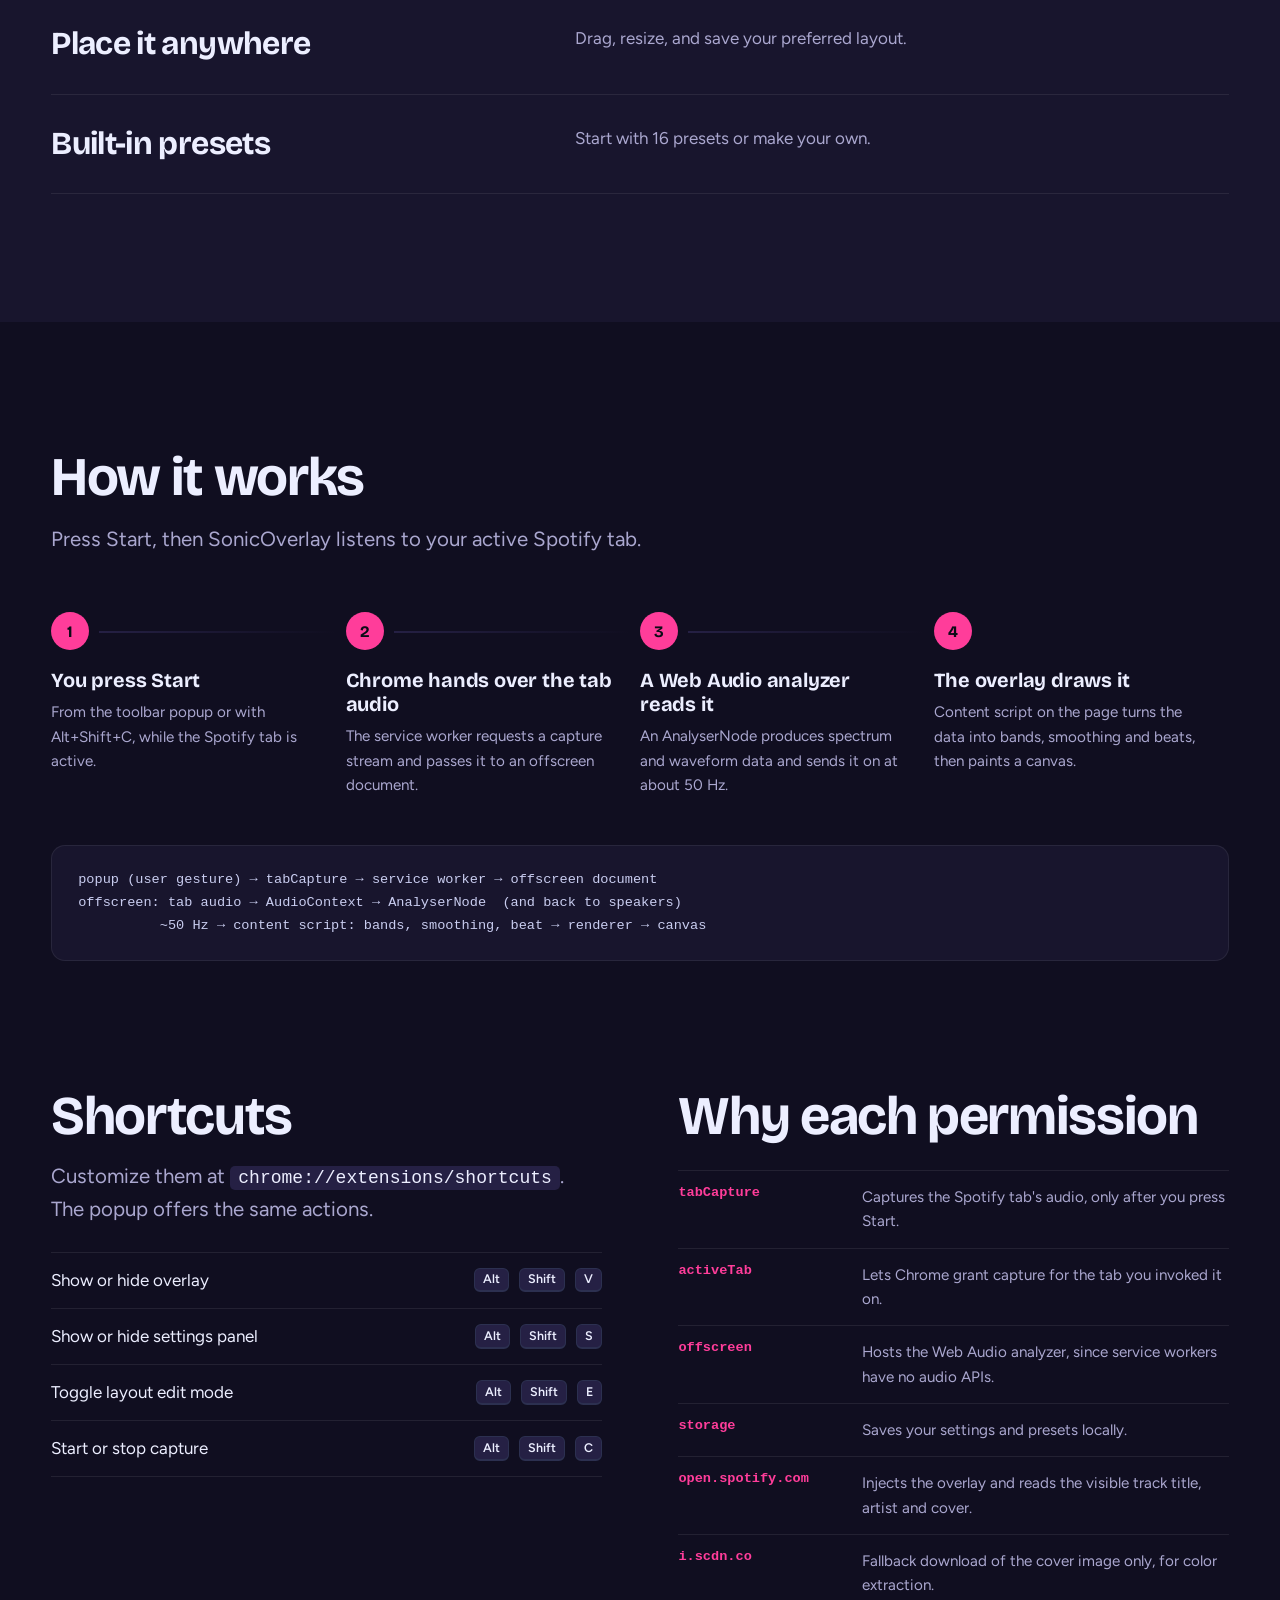
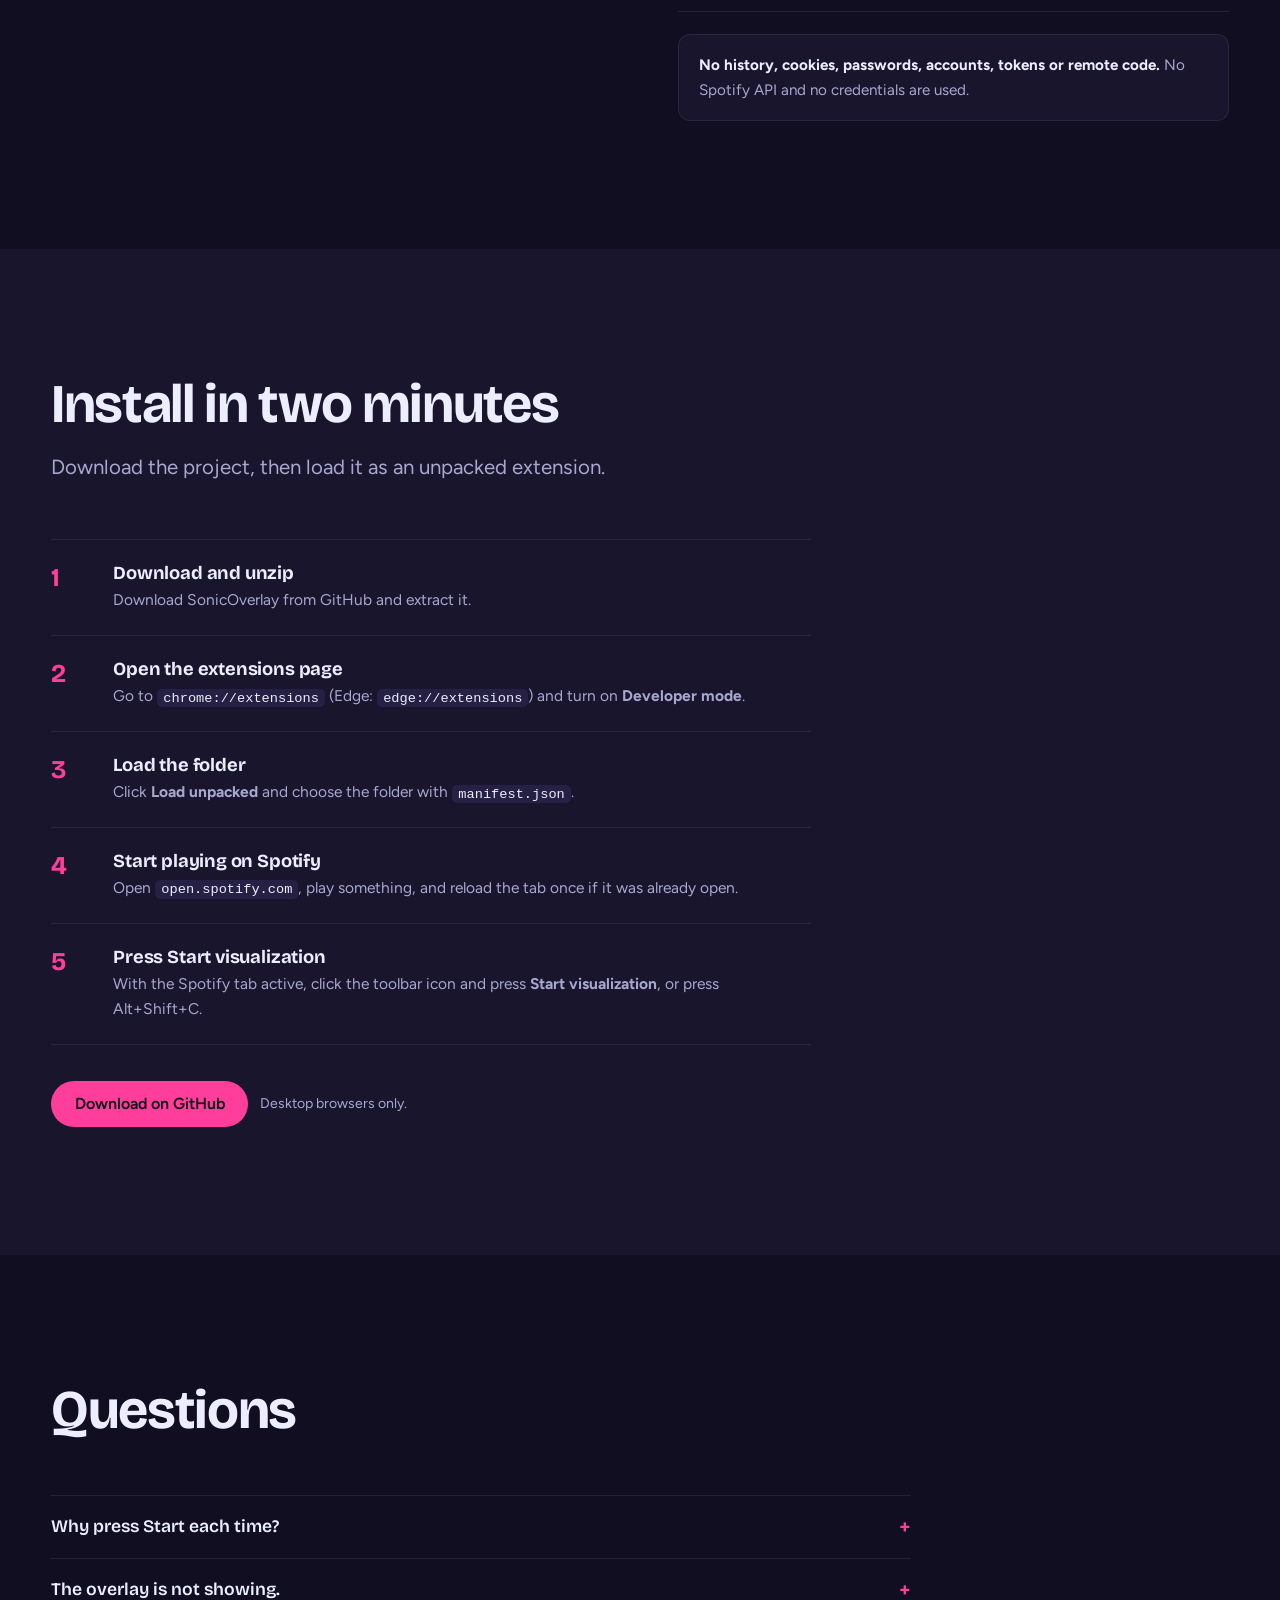
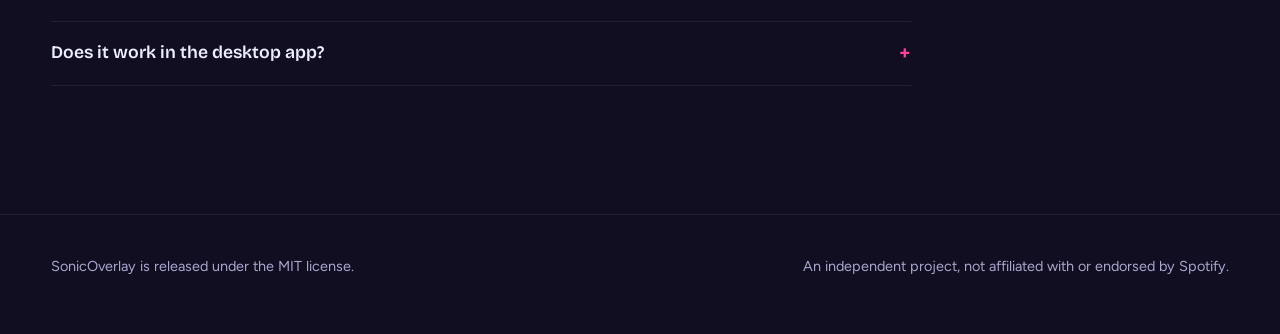
==== commit 720854b4: "Improve landing page SEO metadata" ====
--- a/index.html
+++ b/index.html
@@ -3,15 +3,76 @@
 <head>
 <meta charset="utf-8">
 <meta name="viewport" content="width=device-width, initial-scale=1">
-<title>SonicOverlay: audio visualizer overlay for Spotify Web Player</title>
-<meta name="description" content="SonicOverlay is a free Chrome extension that draws real-time, click-through audio visualizations over the Spotify Web Player, colored by the album art.">
+<title>SonicOverlay – Audio Visualizer Overlay for Spotify Web Player</title>
+<meta name="description" content="SonicOverlay is a free, open-source Chrome extension with 24 real-time, click-through audio visualizers for Spotify Web Player, colored by album art.">
+<meta name="keywords" content="Spotify visualizer, Spotify Web Player visualizer, audio visualizer Chrome extension, music visualizer, Spotify overlay, Chromium extension">
+<meta name="author" content="SonicOverlay contributors">
+<meta name="application-name" content="SonicOverlay">
+<meta name="robots" content="index, follow, max-image-preview:large, max-snippet:-1, max-video-preview:-1">
+<meta name="googlebot" content="index, follow, max-image-preview:large, max-snippet:-1, max-video-preview:-1">
+<meta name="referrer" content="strict-origin-when-cross-origin">
+<link rel="canonical" href="https://harshhhhal.github.io/SonicOverlay/">
+<link rel="manifest" href="SonicOverlay/manifest.json">
 <meta name="theme-color" content="#100e20">
-<meta property="og:title" content="SonicOverlay">
-<meta property="og:description" content="24 real-time visualizers drawn over Spotify Web Player. Transparent, click-through, tinted by the album art.">
+<meta name="color-scheme" content="dark">
+<meta property="og:type" content="website">
+<meta property="og:site_name" content="SonicOverlay">
+<meta property="og:url" content="https://harshhhhal.github.io/SonicOverlay/">
+<meta property="og:title" content="SonicOverlay – Audio Visualizer Overlay for Spotify Web Player">
+<meta property="og:description" content="24 real-time, click-through audio visualizers for Spotify Web Player, tinted by album art.">
+<meta property="og:locale" content="en_US">
+<meta name="twitter:card" content="summary">
+<meta name="twitter:title" content="SonicOverlay – Audio Visualizer Overlay for Spotify Web Player">
+<meta name="twitter:description" content="24 real-time, click-through audio visualizers for Spotify Web Player, tinted by album art.">
 <link rel="icon" href="data:image/svg+xml,%3Csvg xmlns='http://www.w3.org/2000/svg' viewBox='0 0 128 128'%3E%3Crect width='128' height='128' rx='28' fill='%23101116'/%3E%3Cg fill='%238ab4ff'%3E%3Crect x='26' y='62' width='13' height='38' rx='6.5'/%3E%3Crect x='45' y='40' width='13' height='60' rx='6.5'/%3E%3Crect x='64' y='52' width='13' height='48' rx='6.5'/%3E%3Crect x='83' y='28' width='13' height='72' rx='6.5' fill='%23d98aff'/%3E%3C/g%3E%3C/svg%3E">
 <link rel="preconnect" href="https://fonts.googleapis.com">
 <link rel="preconnect" href="https://fonts.gstatic.com" crossorigin>
 <link href="https://fonts.googleapis.com/css2?family=Bricolage+Grotesque:opsz,wght@12..96,500;12..96,700;12..96,800&family=Figtree:wght@400;500;600&display=swap" rel="stylesheet">
+<script type="application/ld+json">
+{
+  "@context": "https://schema.org",
+  "@graph": [
+    {
+      "@type": "SoftwareApplication",
+      "name": "SonicOverlay",
+      "applicationCategory": "BrowserApplication",
+      "applicationSubCategory": "Audio visualizer browser extension",
+      "operatingSystem": "Chrome, Edge, Brave, Vivaldi",
+      "browserRequirements": "Requires a Chromium browser version 116 or later",
+      "description": "A free, open-source browser extension that draws real-time, click-through audio visualizations over Spotify Web Player and colors them from album art.",
+      "url": "https://harshhhhal.github.io/SonicOverlay/",
+      "downloadUrl": "https://github.com/harshhhhal/SonicOverlay",
+      "isAccessibleForFree": true,
+      "offers": {
+        "@type": "Offer",
+        "price": "0",
+        "priceCurrency": "USD"
+      },
+      "featureList": "24 audio-reactive visualizers, album-art color matching, click-through overlay, presets, keyboard shortcuts, local settings"
+    },
+    {
+      "@type": "FAQPage",
+      "mainEntity": [
+        {
+          "@type": "Question",
+          "name": "Why press Start each time?",
+          "acceptedAnswer": { "@type": "Answer", "text": "Chrome requires a click before it can capture tab audio." }
+        },
+        {
+          "@type": "Question",
+          "name": "The overlay is not showing.",
+          "acceptedAnswer": { "@type": "Answer", "text": "Reload the Spotify tab after installation." }
+        },
+        {
+          "@type": "Question",
+          "name": "Does it work in the desktop app?",
+          "acceptedAnswer": { "@type": "Answer", "text": "No. SonicOverlay is for Spotify Web Player on desktop Chromium browsers." }
+        }
+      ]
+    }
+  ]
+}
+</script>
 <style>
 :root{
   --ink:#100e20;       /* page */
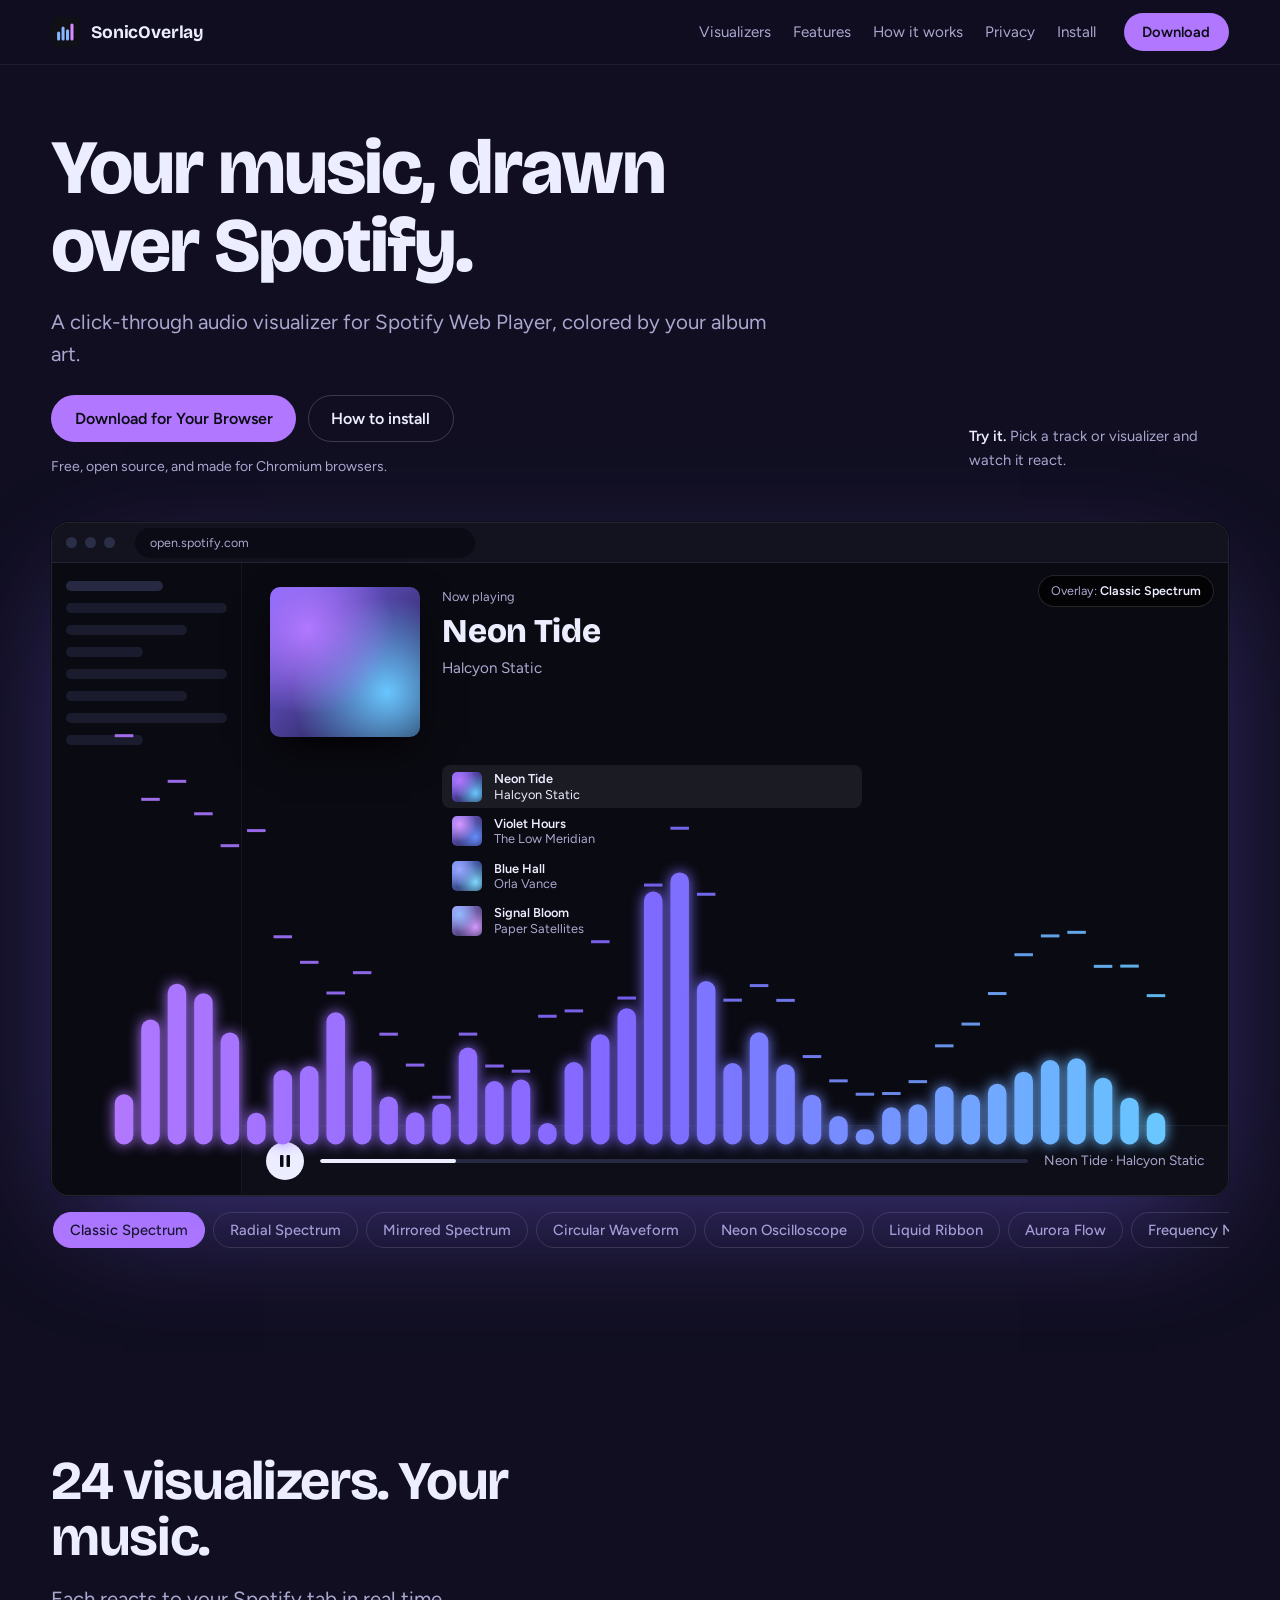
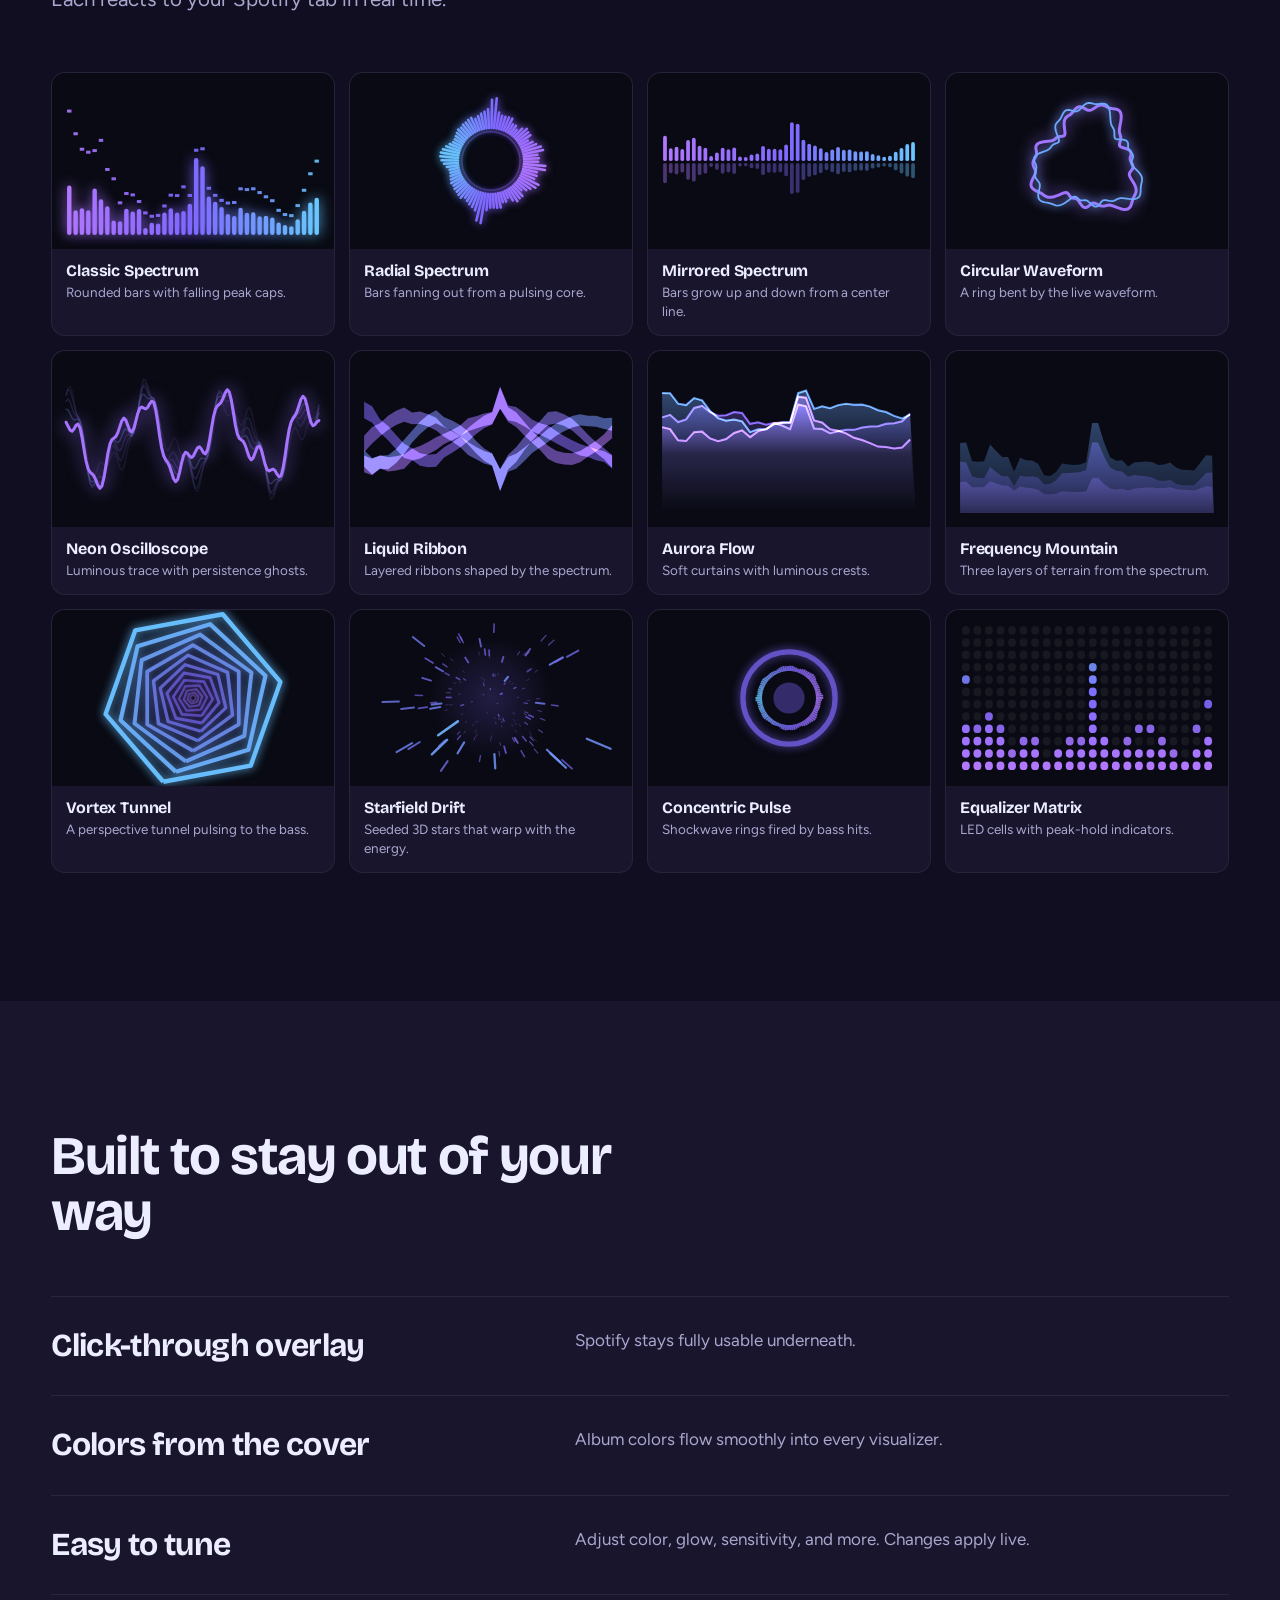
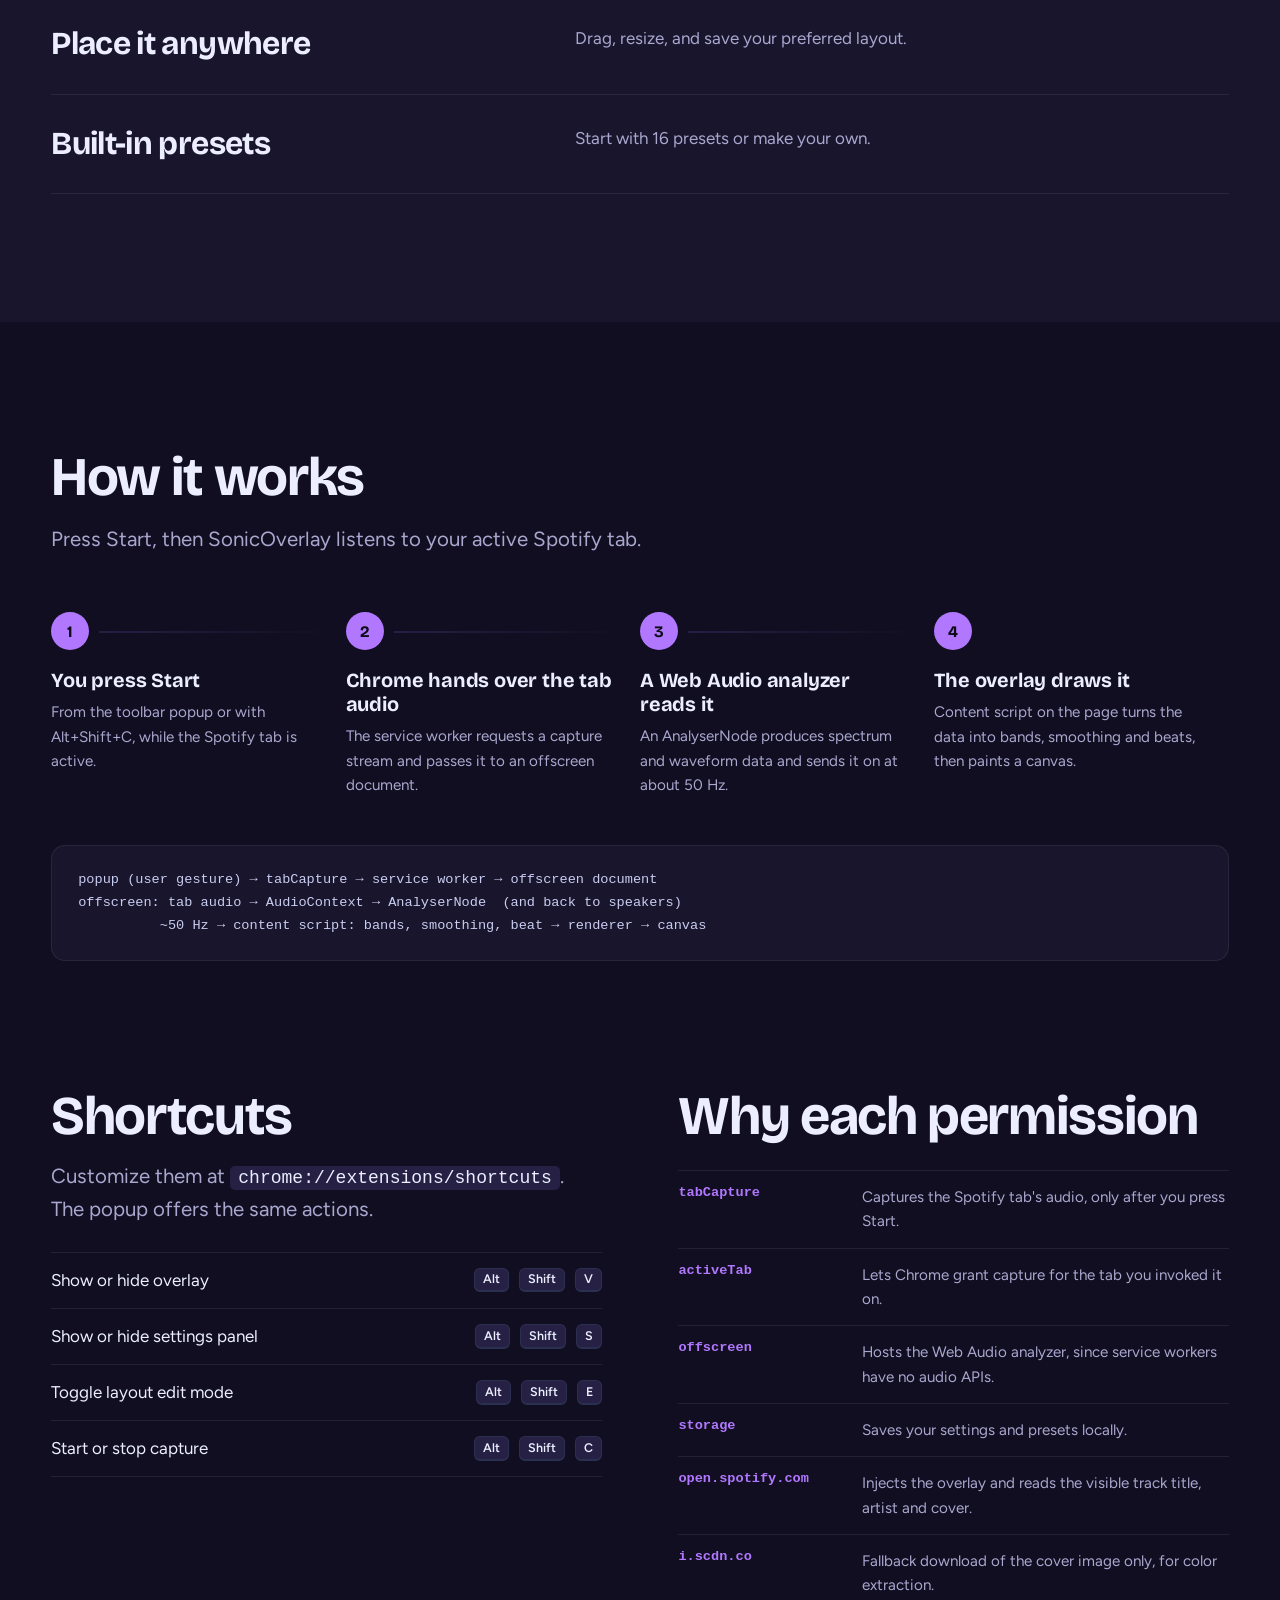
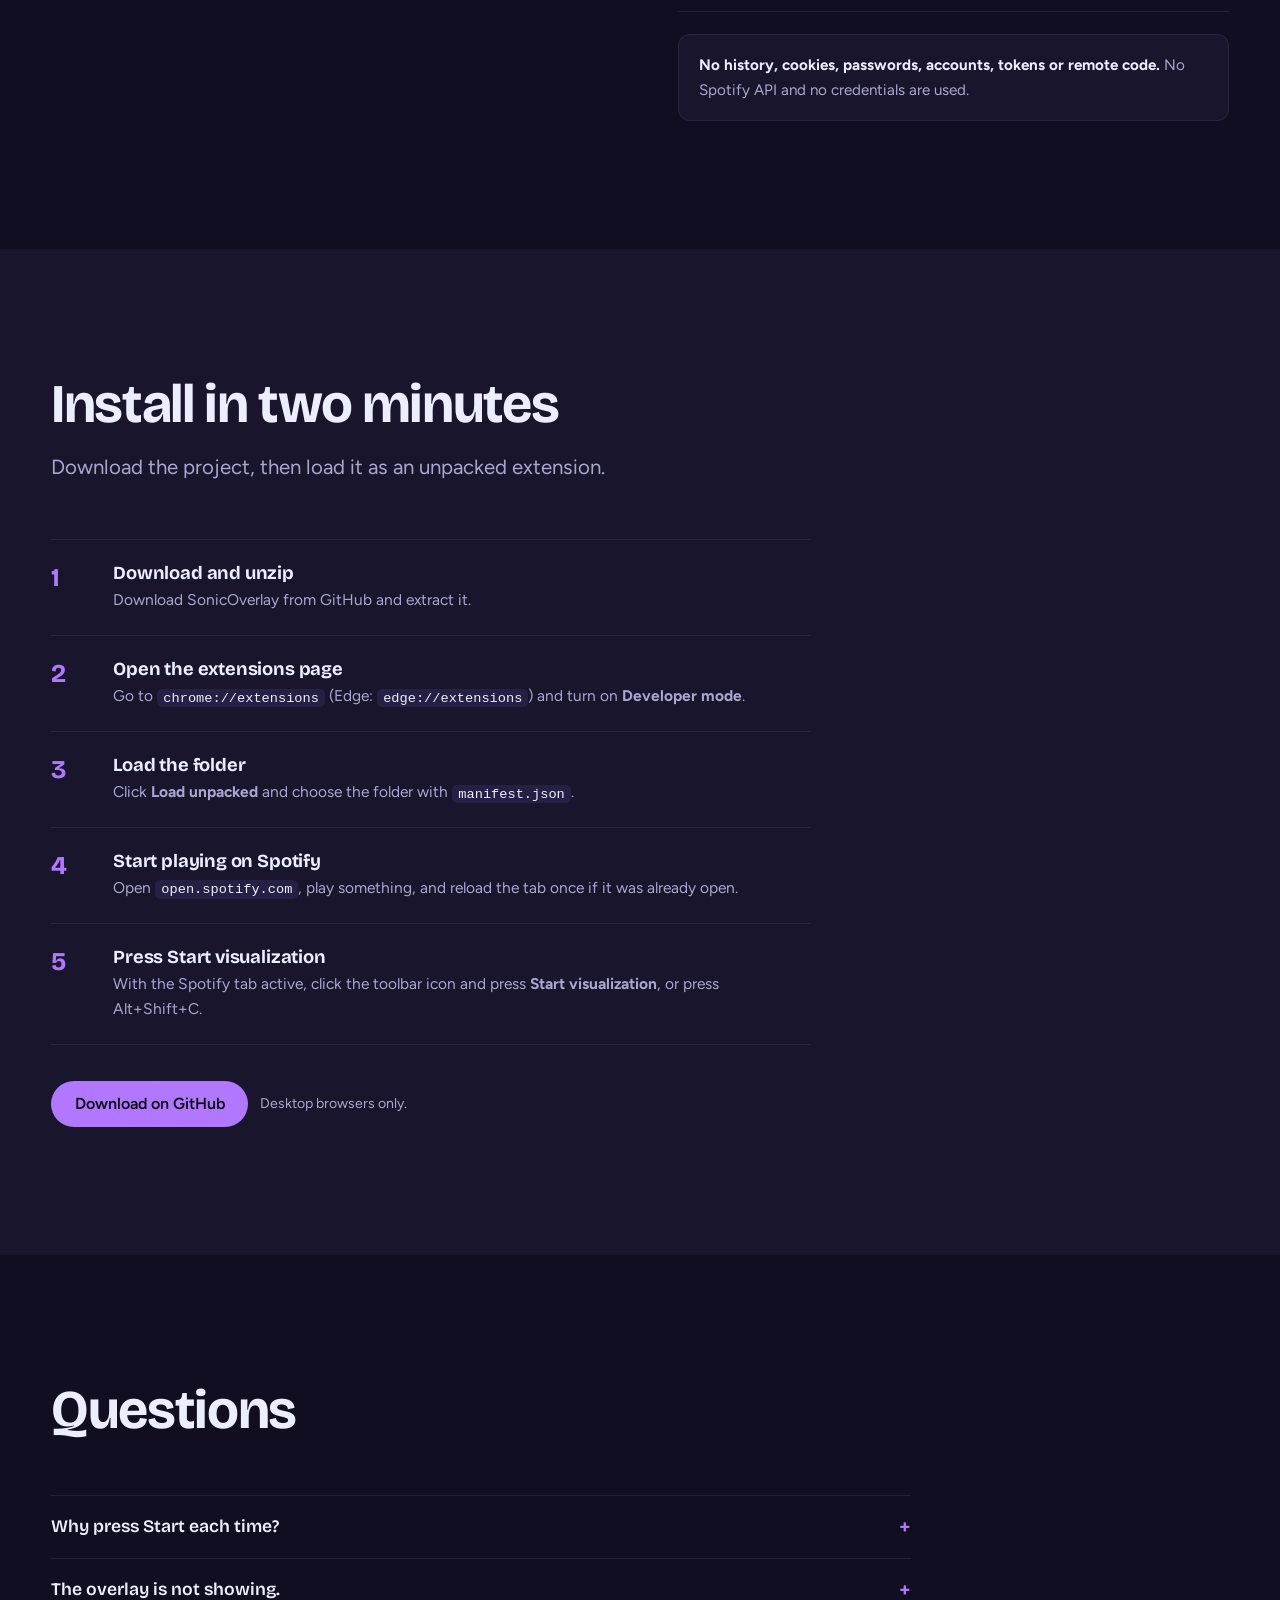
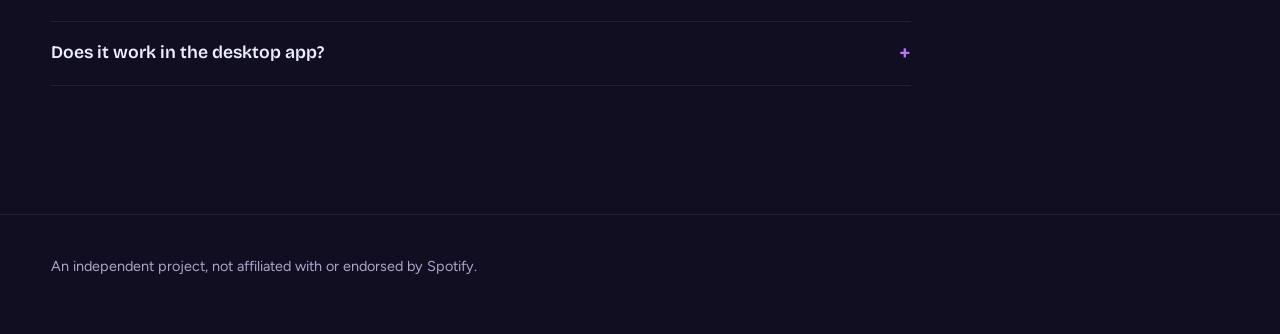
==== commit 85dbd5d6: "Sync landing page" ====
--- a/index.html
+++ b/index.html
@@ -294,7 +294,7 @@
         <h1>Your music, drawn over Spotify.</h1>
         <p class="lede">A click-through audio visualizer for Spotify Web Player, colored by your album art.</p>
         <div class="cta">
-          <a class="btn btn-primary" href="https://github.com/harshhhhal/SonicOverlay">Download for Chrome</a>
+          <a class="btn btn-primary" href="https://github.com/harshhhhal/SonicOverlay">Download for Your Browser</a>
           <a class="btn btn-ghost" href="#install">How to install</a>
         </div>
         <p class="fine" style="margin-top:14px">Free, open source, and made for Chromium browsers.</p>
@@ -422,7 +422,6 @@
 
 <footer>
   <div class="wrap">
-    <span>SonicOverlay is released under the MIT license.</span>
     <span>An independent project, not affiliated with or endorsed by Spotify.</span>
   </div>
 </footer>
@@ -437,10 +436,10 @@
 
 /* ---------- palettes (one per sample track) ---------- */
 const TRACKS = [
-  { title:'Neon Tide',    artist:'Halcyon Static',    c:['#ff3d9a','#8b5cff','#2fd6ff'] },
-  { title:'Amber Hours',  artist:'The Low Meridian',  c:['#ffb347','#ff6b6b','#c64b8c'] },
-  { title:'Fern Hall',    artist:'Orla Vance',        c:['#c4f56e','#2fc79a','#2a8fb0'] },
-  { title:'Signal Bloom', artist:'Paper Satellites',  c:['#8ab4ff','#b99bff','#d98aff'] }
+  { title:'Neon Tide',    artist:'Halcyon Static',    c:['#b178ff','#8068ff','#69c6ff'] },
+  { title:'Violet Hours', artist:'The Low Meridian',  c:['#d599ff','#8975ff','#668dff'] },
+  { title:'Blue Hall',    artist:'Orla Vance',        c:['#9aa8ff','#6e8fff','#7ed8ff'] },
+  { title:'Signal Bloom', artist:'Paper Satellites',  c:['#92baff','#ad91ff','#d29aff'] }
 ];
 const hex = (h) => [1,3,5].map(i => parseInt(h.slice(i, i+2), 16));
 const coverCss = (c) => `radial-gradient(circle at 25% 28%, ${c[0]}, transparent 55%), radial-gradient(circle at 78% 70%, ${c[2]}, transparent 60%), linear-gradient(135deg, ${c[1]}, #12132a)`;
